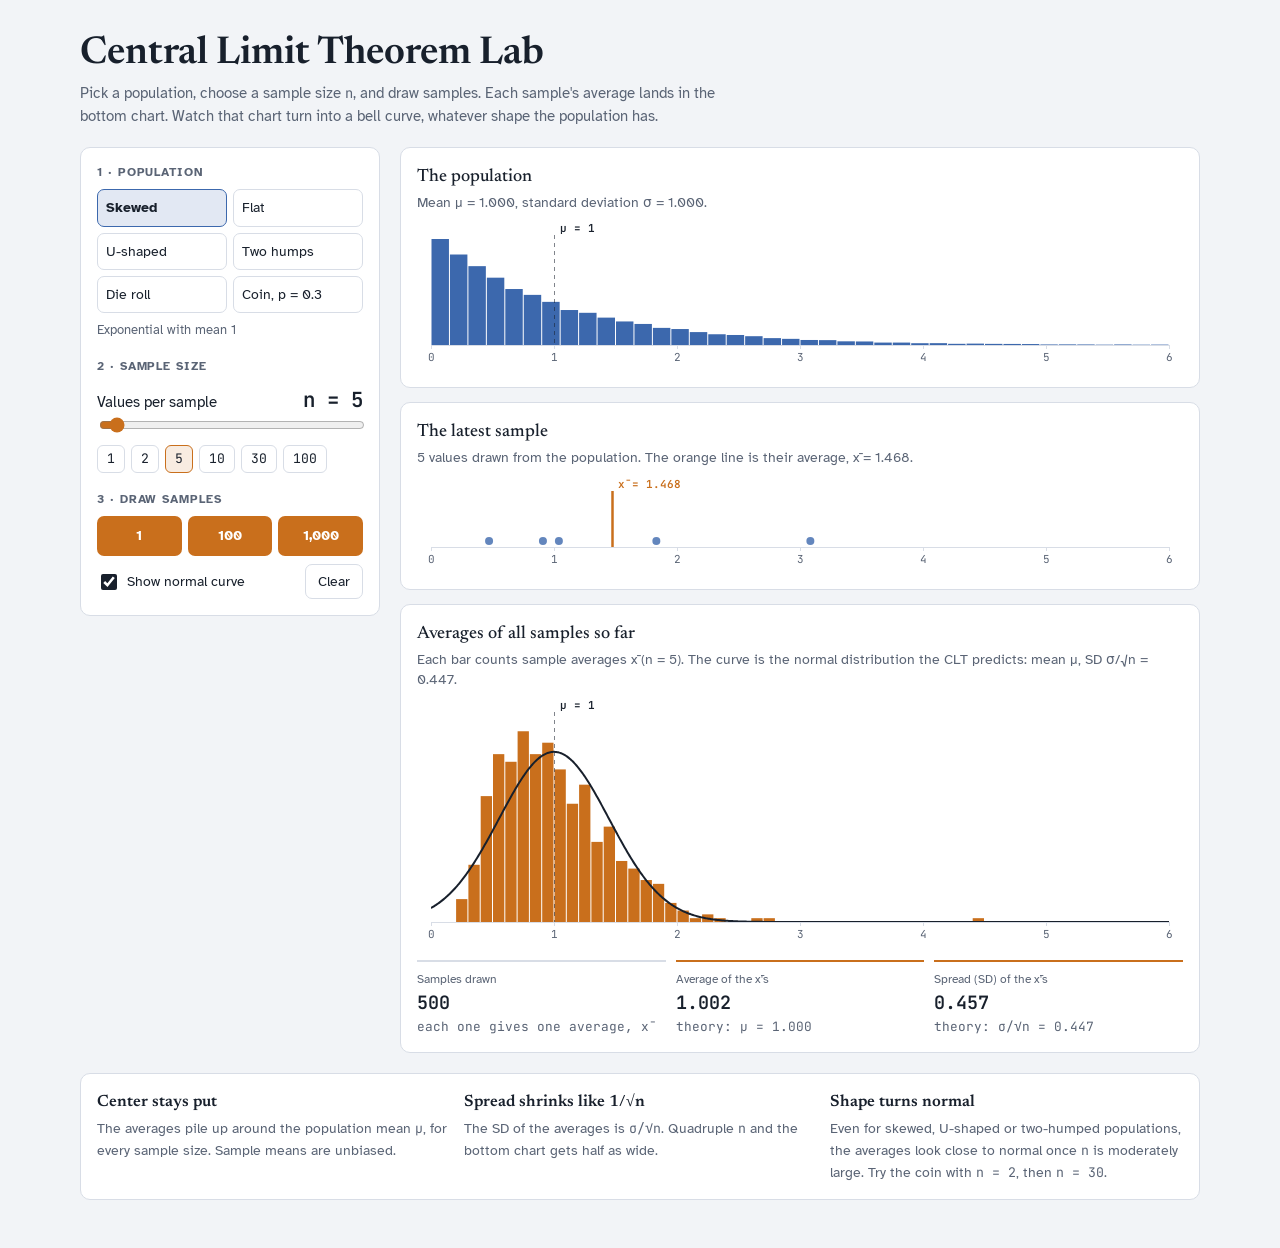
==== index.html @ b9642dee "Add Central Limit Theorem Lab applet Co-Authored-By: Claude Opus 5.5 <noreply@anthropic.com> Claude-" ====
<!doctype html>
<html lang="en">
<head>
<meta charset="utf-8">
<meta name="viewport" content="width=device-width, initial-scale=1, viewport-fit=cover">
<meta name="description" content="Interactive Central Limit Theorem applet: draw samples and watch the sample means form a normal curve.">
<title>Central Limit Theorem Lab</title>
<link rel="preconnect" href="https://fonts.googleapis.com">
<link rel="preconnect" href="https://fonts.gstatic.com" crossorigin>
<link rel="stylesheet" href="https://fonts.googleapis.com/css2?family=Newsreader:opsz,wght@6..72,500;6..72,600&family=Atkinson+Hyperlegible:wght@400;700&family=JetBrains+Mono:wght@400;600&display=swap">
<style>
/* Layout: a lab bench. Controls on the left, three stacked plots on the right
   (population -> one sample -> sampling distribution of the mean). Stacks to one column on phones. */
:root {
  --bg: #f2f4f7;
  --surface: #ffffff;
  --ink: #18202c;
  --muted: #5a6475;
  --rule: #d8dde6;
  --pop: #3c68ad;
  --pop-soft: #3c68ad26;
  --mean: #c96f1c;
  --mean-soft: #c96f1c22;
  --curve: #18202c;
  --f-display: "Newsreader", "Iowan Old Style", Georgia, serif;
  --f-body: "Atkinson Hyperlegible", "Segoe UI", system-ui, sans-serif;
  --f-mono: "JetBrains Mono", ui-monospace, "SF Mono", Menlo, monospace;
}
@media (prefers-color-scheme: dark) {
  :root:not([data-theme="light"]) {
    --bg: #0f131a; --surface: #171c25; --ink: #e5e9f0; --muted: #9ba4b4; --rule: #2a3241;
    --pop: #7ea6e6; --pop-soft: #7ea6e62b; --mean: #f0a258; --mean-soft: #f0a25826; --curve: #e5e9f0;
    color-scheme: dark;
  }
}
:root[data-theme="dark"] {
  --bg: #0f131a; --surface: #171c25; --ink: #e5e9f0; --muted: #9ba4b4; --rule: #2a3241;
  --pop: #7ea6e6; --pop-soft: #7ea6e62b; --mean: #f0a258; --mean-soft: #f0a25826; --curve: #e5e9f0;
  color-scheme: dark;
}
* { box-sizing: border-box; }
body {
  background: var(--bg); color: var(--ink); font-family: var(--f-body); font-size: 15px; line-height: 1.5;
  padding-left: max(16px, env(safe-area-inset-left, 0px));
  padding-right: max(16px, env(safe-area-inset-right, 0px));
  padding-block: 24px 40px;
}
.wrap { max-width: 1120px; margin: 0 auto; display: grid; gap: 20px; }
header h1 { font-family: var(--f-display); font-weight: 600; font-size: clamp(1.7rem, 3.4vw, 2.4rem); line-height: 1.15; margin: 0; text-wrap: balance; }
header p { margin: 6px 0 0; color: var(--muted); max-width: 68ch; }
.bench { display: grid; grid-template-columns: 300px minmax(0, 1fr); gap: 20px; align-items: start; }
@media (max-width: 820px) { .bench { grid-template-columns: minmax(0, 1fr); } }
.panel { background: var(--surface); border: 1px solid var(--rule); border-radius: 10px; padding: 16px; }
.controls { display: grid; gap: 18px; }
.label { font-size: 0.72rem; text-transform: uppercase; letter-spacing: 0.08em; color: var(--muted); font-weight: 700; margin: 0 0 8px; }
.dists { display: grid; grid-template-columns: 1fr 1fr; gap: 6px; }
button { font: inherit; color: inherit; cursor: pointer; }
.chip {
  border: 1px solid var(--rule); background: transparent; border-radius: 7px; padding: 7px 8px; text-align: left; font-size: 0.88rem;
}
.chip[aria-pressed="true"] { border-color: var(--pop); background: var(--pop-soft); color: var(--ink); font-weight: 700; }
.chip:hover { border-color: var(--muted); }
button:focus-visible, input:focus-visible { outline: 2px solid var(--pop); outline-offset: 2px; }
.distname { margin: 8px 0 0; font-size: 0.82rem; color: var(--muted); }
.nrow { display: flex; align-items: baseline; justify-content: space-between; }
.nval { font-family: var(--f-mono); font-size: 1.3rem; font-weight: 600; }
input[type=range] { width: 100%; accent-color: var(--mean); }
.quick { display: flex; flex-wrap: wrap; gap: 6px; margin-top: 6px; }
.quick button { border: 1px solid var(--rule); background: transparent; border-radius: 6px; padding: 3px 9px; font-family: var(--f-mono); font-size: 0.82rem; }
.quick button[aria-pressed="true"] { border-color: var(--mean); background: var(--mean-soft); }
.draws { display: grid; grid-template-columns: repeat(3, 1fr); gap: 6px; }
.draw { background: var(--mean); color: #fff; border: 0; border-radius: 7px; padding: 9px 4px; font-weight: 700; font-size: 0.9rem; }
:root[data-theme="dark"] .draw { color: #1b1206; }
@media (prefers-color-scheme: dark) { :root:not([data-theme="light"]) .draw { color: #1b1206; } }
.draw:hover { filter: brightness(1.06); }
.row2 { display: flex; justify-content: space-between; align-items: center; gap: 10px; margin-top: 8px; flex-wrap: wrap; }
.ghost { border: 1px solid var(--rule); background: transparent; border-radius: 7px; padding: 6px 12px; font-size: 0.88rem; }
.check { display: flex; align-items: center; gap: 7px; font-size: 0.88rem; }
.check input { accent-color: var(--ink); width: 16px; height: 16px; }
.plots { display: grid; gap: 14px; min-width: 0; }
.plot h2 { font-family: var(--f-display); font-weight: 500; font-size: 1.12rem; margin: 0; }
.plot .sub { margin: 2px 0 8px; color: var(--muted); font-size: 0.85rem; }
.plot canvas { display: block; width: 100%; }
.readout { display: grid; grid-template-columns: repeat(3, minmax(0, 1fr)); gap: 10px; margin-top: 12px; }
@media (max-width: 520px) { .readout { grid-template-columns: minmax(0, 1fr); } }
.stat { border-top: 2px solid var(--rule); padding-top: 8px; }
.stat .k { font-size: 0.78rem; color: var(--muted); }
.stat .v { font-family: var(--f-mono); font-variant-numeric: tabular-nums; font-size: 1.15rem; font-weight: 600; }
.stat .t { font-family: var(--f-mono); font-variant-numeric: tabular-nums; font-size: 0.8rem; color: var(--muted); }
.stat.hit { border-top-color: var(--mean); }
.notes { display: grid; grid-template-columns: repeat(3, minmax(0, 1fr)); gap: 14px; }
@media (max-width: 820px) { .notes { grid-template-columns: minmax(0, 1fr); } }
.notes h3 { font-family: var(--f-display); font-weight: 600; font-size: 1.02rem; margin: 0 0 4px; }
.notes p { margin: 0; color: var(--muted); font-size: 0.9rem; max-width: 60ch; }
.mono { font-family: var(--f-mono); font-size: 0.92em; }
.empty { color: var(--muted); font-size: 0.85rem; margin-top: 6px; }
</style>
</head>
<body>

<div class="wrap">
  <header>
    <h1>Central Limit Theorem Lab</h1>
    <p>Pick a population, choose a sample size <span class="mono">n</span>, and draw samples. Each sample's average lands in the bottom chart. Watch that chart turn into a bell curve, whatever shape the population has.</p>
  </header>

  <div class="bench">
    <aside class="panel controls" aria-label="Controls">
      <div>
        <p class="label">1 · Population</p>
        <div class="dists" id="dists"></div>
        <p class="distname" id="distname"></p>
      </div>

      <div>
        <p class="label">2 · Sample size</p>
        <div class="nrow"><label for="n">Values per sample</label><span class="nval" id="nval">n = 5</span></div>
        <input type="range" id="n" min="1" max="100" step="1" value="5">
        <div class="quick" id="quick"></div>
      </div>

      <div>
        <p class="label">3 · Draw samples</p>
        <div class="draws">
          <button class="draw" id="d1" type="button">1</button>
          <button class="draw" id="d100" type="button">100</button>
          <button class="draw" id="d1000" type="button">1,000</button>
        </div>
        <div class="row2">
          <label class="check"><input type="checkbox" id="curve" checked> Show normal curve</label>
          <button class="ghost" id="reset" type="button">Clear</button>
        </div>
      </div>
    </aside>

    <section class="plots">
      <div class="panel plot">
        <h2>The population</h2>
        <p class="sub" id="popsub"></p>
        <canvas id="cPop" height="150" aria-label="Histogram of the population"></canvas>
      </div>
      <div class="panel plot">
        <h2>The latest sample</h2>
        <p class="sub" id="sampsub">Draw a sample to see its values and their average.</p>
        <canvas id="cSamp" height="96" aria-label="Dots for each value in the latest sample and its mean"></canvas>
      </div>
      <div class="panel plot">
        <h2>Averages of all samples so far</h2>
        <p class="sub" id="meansub"></p>
        <canvas id="cMean" height="250" aria-label="Histogram of sample means"></canvas>
        <p class="empty" id="empty" hidden>No samples yet. Press a Draw button to start.</p>
        <div class="readout">
          <div class="stat"><div class="k">Samples drawn</div><div class="v" id="count">0</div><div class="t">each one gives one average, x̄</div></div>
          <div class="stat hit"><div class="k">Average of the x̄'s</div><div class="v" id="mm">–</div><div class="t" id="mmT"></div></div>
          <div class="stat hit"><div class="k">Spread (SD) of the x̄'s</div><div class="v" id="sm">–</div><div class="t" id="smT"></div></div>
        </div>
      </div>
    </section>
  </div>

  <section class="notes panel">
    <div><h3>Center stays put</h3><p>The averages pile up around the population mean <span class="mono">μ</span>, for every sample size. Sample means are unbiased.</p></div>
    <div><h3>Spread shrinks like 1/√n</h3><p>The SD of the averages is <span class="mono">σ/√n</span>. Quadruple <span class="mono">n</span> and the bottom chart gets half as wide.</p></div>
    <div><h3>Shape turns normal</h3><p>Even for skewed, U-shaped or two-humped populations, the averages look close to normal once <span class="mono">n</span> is moderately large. Try the coin with <span class="mono">n = 2</span>, then <span class="mono">n = 30</span>.</p></div>
  </section>
</div>

<script>
(function () {
  function gauss() { let u = 0, v = 0; while (!u) u = Math.random(); while (!v) v = Math.random(); return Math.sqrt(-2 * Math.log(u)) * Math.cos(2 * Math.PI * v); }

  const DISTS = {
    exp:     { label: 'Skewed', name: 'Exponential with mean 1', lo: 0, hi: 6, mu: 1, sd: 1, bins: 40, draw: () => -Math.log(1 - Math.random()) },
    unif:    { label: 'Flat', name: 'Uniform on 0 to 1', lo: 0, hi: 1, mu: 0.5, sd: Math.sqrt(1 / 12), bins: 40, draw: () => Math.random() },
    ushape:  { label: 'U-shaped', name: 'Beta(½, ½): most values near 0 or 1', lo: 0, hi: 1, mu: 0.5, sd: Math.sqrt(1 / 8), bins: 40,
               draw: () => { const s = Math.sin(Math.PI * Math.random() / 2); return s * s; } },
    bimodal: { label: 'Two humps', name: 'Half near 2, half near 6 (SD 0.5 each)', lo: 0, hi: 8, mu: 4, sd: Math.sqrt(4.25), bins: 40,
               draw: () => (Math.random() < 0.5 ? 2 : 6) + 0.5 * gauss() },
    die:     { label: 'Die roll', name: 'Fair six-sided die', lo: 0.5, hi: 6.5, mu: 3.5, sd: Math.sqrt(35 / 12), bins: 6, discrete: true,
               draw: () => 1 + Math.floor(6 * Math.random()) },
    coin:    { label: 'Coin, p = 0.3', name: 'Coin that lands heads (1) 30% of the time', lo: -0.25, hi: 1.25, mu: 0.3, sd: Math.sqrt(0.21), bins: 3, discrete: true,
               draw: () => (Math.random() < 0.3 ? 1 : 0) }
  };
  const ORDER = ['exp', 'unif', 'ushape', 'bimodal', 'die', 'coin'];
  const MEAN_BINS = 60, MAX_MEANS = 200000;

  const state = { dist: 'exp', n: 5, means: [], sum: 0, sumsq: 0, last: null, curve: true, job: 0 };
  const popCache = {};
  const $ = id => document.getElementById(id);
  const reduceMotion = window.matchMedia('(prefers-reduced-motion: reduce)').matches;

  function fmt(x, d = 3) { return Number.isFinite(x) ? x.toFixed(d) : '–'; }
  function niceTicks(lo, hi, target) {
    const span = hi - lo, raw = span / target, mag = Math.pow(10, Math.floor(Math.log10(raw)));
    const step = [1, 2, 2.5, 5, 10].map(m => m * mag).find(s => span / s <= target) || 10 * mag;
    const out = []; for (let t = Math.ceil(lo / step) * step; t <= hi + 1e-9; t += step) out.push(+t.toFixed(10));
    return out;
  }
  function colors() {
    const cs = getComputedStyle(document.documentElement);
    const g = k => cs.getPropertyValue(k).trim();
    return { ink: g('--ink'), muted: g('--muted'), rule: g('--rule'), pop: g('--pop'), mean: g('--mean'), curve: g('--curve'), mono: g('--f-mono') };
  }
  function setup(canvas) {
    const dpr = window.devicePixelRatio || 1, w = canvas.clientWidth, h = +canvas.getAttribute('height');
    canvas.style.height = h + 'px';
    if (canvas.width !== Math.round(w * dpr) || canvas.height !== Math.round(h * dpr)) { canvas.width = Math.round(w * dpr); canvas.height = Math.round(h * dpr); }
    const ctx = canvas.getContext('2d'); ctx.setTransform(dpr, 0, 0, dpr, 0, 0); ctx.clearRect(0, 0, w, h);
    return { ctx, w, h };
  }
  const PAD = { l: 14, r: 14, t: 18, b: 26 };
  function xAxis(ctx, w, h, d, C) {
    const x = v => PAD.l + (v - d.lo) / (d.hi - d.lo) * (w - PAD.l - PAD.r);
    ctx.strokeStyle = C.rule; ctx.lineWidth = 1; ctx.beginPath(); ctx.moveTo(PAD.l, h - PAD.b + 0.5); ctx.lineTo(w - PAD.r, h - PAD.b + 0.5); ctx.stroke();
    ctx.fillStyle = C.muted; ctx.font = '11px ' + C.mono; ctx.textAlign = 'center'; ctx.textBaseline = 'top';
    const ticks = d.discrete ? (d === DISTS.die ? [1, 2, 3, 4, 5, 6] : [0, 0.25, 0.5, 0.75, 1]) : niceTicks(d.lo, d.hi, Math.max(4, Math.floor(w / 80)));
    ticks.forEach(t => { const px = x(t); ctx.beginPath(); ctx.moveTo(px + 0.5, h - PAD.b); ctx.lineTo(px + 0.5, h - PAD.b + 4); ctx.stroke(); ctx.fillText(String(t), px, h - PAD.b + 7); });
    return x;
  }
  function muLine(ctx, x, h, d, C, label) {
    const px = Math.round(x(d.mu)) + 0.5;
    ctx.save(); ctx.setLineDash([4, 4]); ctx.strokeStyle = C.ink; ctx.globalAlpha = 0.55; ctx.beginPath(); ctx.moveTo(px, PAD.t - 4); ctx.lineTo(px, h - PAD.b); ctx.stroke(); ctx.restore();
    ctx.fillStyle = C.ink; ctx.font = '600 11px ' + C.mono; ctx.textAlign = 'left'; ctx.textBaseline = 'top'; ctx.fillText(label, px + 5, 2);
  }

  function popCounts(key) {
    if (popCache[key]) return popCache[key];
    const d = DISTS[key], counts = new Array(d.bins).fill(0), N = 30000;
    for (let i = 0; i < N; i++) { const v = d.draw(), b = Math.floor((v - d.lo) / (d.hi - d.lo) * d.bins); if (b >= 0 && b < d.bins) counts[b]++; }
    return (popCache[key] = counts);
  }

  function drawPop() {
    const d = DISTS[state.dist], C = colors(), { ctx, w, h } = setup($('cPop'));
    const x = xAxis(ctx, w, h, d, C), counts = popCounts(state.dist), max = Math.max(...counts), bw = (d.hi - d.lo) / d.bins;
    ctx.fillStyle = C.pop;
    counts.forEach((c, i) => {
      const x0 = x(d.lo + i * bw), x1 = x(d.lo + (i + 1) * bw), gap = d.discrete ? (x1 - x0) * 0.3 : 1;
      const bh = c / max * (h - PAD.t - PAD.b); ctx.fillRect(x0 + gap / 2, h - PAD.b - bh, Math.max(1, x1 - x0 - gap), bh);
    });
    muLine(ctx, x, h, d, C, 'μ = ' + (+d.mu.toFixed(3)));
  }

  function drawSample() {
    const d = DISTS[state.dist], C = colors(), { ctx, w, h } = setup($('cSamp'));
    const x = xAxis(ctx, w, h, d, C);
    if (!state.last) return;
    const vals = state.last.vals, m = state.last.mean, stacks = new Map();
    const r = vals.length > 40 ? 2.5 : 4;
    ctx.fillStyle = C.pop; ctx.globalAlpha = 0.8;
    vals.forEach(v => {
      const px = x(Math.min(d.hi, Math.max(d.lo, v))), key = Math.round(px / (r * 2));
      const k = stacks.get(key) || 0; stacks.set(key, k + 1);
      const py = h - PAD.b - r - 2 - (k * r * 2.1) % (h - PAD.b - PAD.t - r * 2);
      ctx.beginPath(); ctx.arc(px, py, r, 0, Math.PI * 2); ctx.fill();
    });
    ctx.globalAlpha = 1;
    const pm = Math.round(x(m)) + 0.5;
    ctx.strokeStyle = C.mean; ctx.lineWidth = 2.5; ctx.beginPath(); ctx.moveTo(pm, PAD.t - 4); ctx.lineTo(pm, h - PAD.b); ctx.stroke(); ctx.lineWidth = 1;
    ctx.fillStyle = C.mean; ctx.font = '600 11px ' + C.mono; ctx.textBaseline = 'top';
    const lbl = 'x̄ = ' + fmt(m), tw = ctx.measureText(lbl).width;
    ctx.textAlign = pm + tw + 8 > w ? 'right' : 'left'; ctx.fillText(lbl, ctx.textAlign === 'right' ? pm - 5 : pm + 5, 2);
  }

  function drawMeans() {
    const d = DISTS[state.dist], C = colors(), { ctx, w, h } = setup($('cMean'));
    const x = xAxis(ctx, w, h, d, C), N = state.means.length;
    $('empty').hidden = N > 0;
    const counts = new Array(MEAN_BINS).fill(0), bw = (d.hi - d.lo) / MEAN_BINS;
    for (const m of state.means) { const b = Math.floor((m - d.lo) / bw); if (b >= 0 && b < MEAN_BINS) counts[b]++; }
    const se = d.sd / Math.sqrt(state.n);
    const pdf = v => Math.exp(-0.5 * ((v - d.mu) / se) ** 2) / (se * Math.sqrt(2 * Math.PI));
    const curvePeak = N * bw * pdf(d.mu);
    const ymax = Math.max(1, Math.max(...counts), state.curve && N ? Math.min(curvePeak, Math.max(...counts) * 3) : 0) * 1.08;
    const y = c => h - PAD.b - c / ymax * (h - PAD.t - PAD.b);
    ctx.fillStyle = C.mean;
    counts.forEach((c, i) => { if (!c) return; const x0 = x(d.lo + i * bw), x1 = x(d.lo + (i + 1) * bw); ctx.fillRect(x0 + 0.5, y(c), Math.max(1, x1 - x0 - 1), h - PAD.b - y(c)); });
    if (state.curve && N) {
      ctx.save(); ctx.beginPath(); ctx.rect(PAD.l, PAD.t - 6, w - PAD.l - PAD.r, h - PAD.t - PAD.b + 6); ctx.clip();
      ctx.strokeStyle = C.curve; ctx.lineWidth = 2; ctx.beginPath();
      const steps = Math.max(200, w);
      for (let i = 0; i <= steps; i++) { const v = d.lo + (d.hi - d.lo) * i / steps, py = y(N * bw * pdf(v)); i ? ctx.lineTo(x(v), py) : ctx.moveTo(x(v), py); }
      ctx.stroke(); ctx.restore();
    }
    muLine(ctx, x, h, d, C, 'μ = ' + (+d.mu.toFixed(3)));
  }

  function updateText() {
    const d = DISTS[state.dist], N = state.means.length, se = d.sd / Math.sqrt(state.n);
    $('distname').textContent = d.name;
    $('popsub').textContent = 'Mean μ = ' + fmt(d.mu) + ', standard deviation σ = ' + fmt(d.sd) + '.';
    $('meansub').textContent = 'Each bar counts sample averages x̄ (n = ' + state.n + ').' + (state.curve ? ' The curve is the normal distribution the CLT predicts: mean μ, SD σ/√n = ' + fmt(se) + '.' : '');
    $('nval').textContent = 'n = ' + state.n;
    $('count').textContent = N.toLocaleString();
    const mm = N ? state.sum / N : NaN, sm = N > 1 ? Math.sqrt(Math.max(0, (state.sumsq - N * mm * mm) / (N - 1))) : NaN;
    $('mm').textContent = fmt(mm); $('mmT').textContent = 'theory: μ = ' + fmt(d.mu);
    $('sm').textContent = fmt(sm); $('smT').textContent = 'theory: σ/√n = ' + fmt(se);
    if (state.last) $('sampsub').textContent = state.n + ' value' + (state.n > 1 ? 's' : '') + ' drawn from the population. The orange line is their average, x̄ = ' + fmt(state.last.mean) + '.';
    else $('sampsub').textContent = 'Draw a sample to see its values and their average.';
    document.querySelectorAll('#dists .chip').forEach(b => b.setAttribute('aria-pressed', String(b.dataset.k === state.dist)));
    document.querySelectorAll('#quick button').forEach(b => b.setAttribute('aria-pressed', String(+b.dataset.n === state.n)));
  }
  function render() { updateText(); drawPop(); drawSample(); drawMeans(); }

  function oneSample() {
    const d = DISTS[state.dist], vals = new Array(state.n); let s = 0;
    for (let i = 0; i < state.n; i++) { vals[i] = d.draw(); s += vals[i]; }
    const m = s / state.n;
    if (state.means.length < MAX_MEANS) { state.means.push(m); state.sum += m; state.sumsq += m * m; }
    state.last = { vals, mean: m };
  }
  function drawMany(k) {
    const job = ++state.job;
    if (k <= 1 || reduceMotion) { for (let i = 0; i < k; i++) oneSample(); render(); return; }
    const per = Math.max(1, Math.ceil(k / 30)); let left = k;
    (function tick() {
      if (job !== state.job) return;
      const m = Math.min(per, left); for (let i = 0; i < m; i++) oneSample(); left -= m; updateText(); drawSample(); drawMeans();
      if (left > 0) requestAnimationFrame(tick);
    })();
  }
  function clear() { state.job++; state.means = []; state.sum = 0; state.sumsq = 0; state.last = null; render(); }

  ORDER.forEach(k => {
    const b = document.createElement('button'); b.type = 'button'; b.className = 'chip'; b.dataset.k = k; b.textContent = DISTS[k].label;
    b.addEventListener('click', () => { if (state.dist !== k) { state.dist = k; clear(); } });
    $('dists').appendChild(b);
  });
  [1, 2, 5, 10, 30, 100].forEach(n => {
    const b = document.createElement('button'); b.type = 'button'; b.dataset.n = n; b.textContent = n;
    b.addEventListener('click', () => { $('n').value = n; setN(n); });
    $('quick').appendChild(b);
  });
  function setN(n) { if (state.n !== n) { state.n = n; clear(); } }
  $('n').addEventListener('input', e => setN(+e.target.value));
  $('d1').addEventListener('click', () => drawMany(1));
  $('d100').addEventListener('click', () => drawMany(100));
  $('d1000').addEventListener('click', () => drawMany(1000));
  $('reset').addEventListener('click', clear);
  $('curve').addEventListener('change', e => { state.curve = e.target.checked; updateText(); drawMeans(); });

  let rz; new ResizeObserver(() => { cancelAnimationFrame(rz); rz = requestAnimationFrame(render); }).observe(document.querySelector('.plots'));
  window.matchMedia('(prefers-color-scheme: dark)').addEventListener('change', render);
  new MutationObserver(render).observe(document.documentElement, { attributes: true, attributeFilter: ['data-theme'] });
  if (document.fonts && document.fonts.ready) document.fonts.ready.then(render);

  // Open in a working state: skewed population, n = 5, 500 samples already drawn.
  for (let i = 0; i < 500; i++) oneSample();
  render();
})();
</script>

</body>
</html>
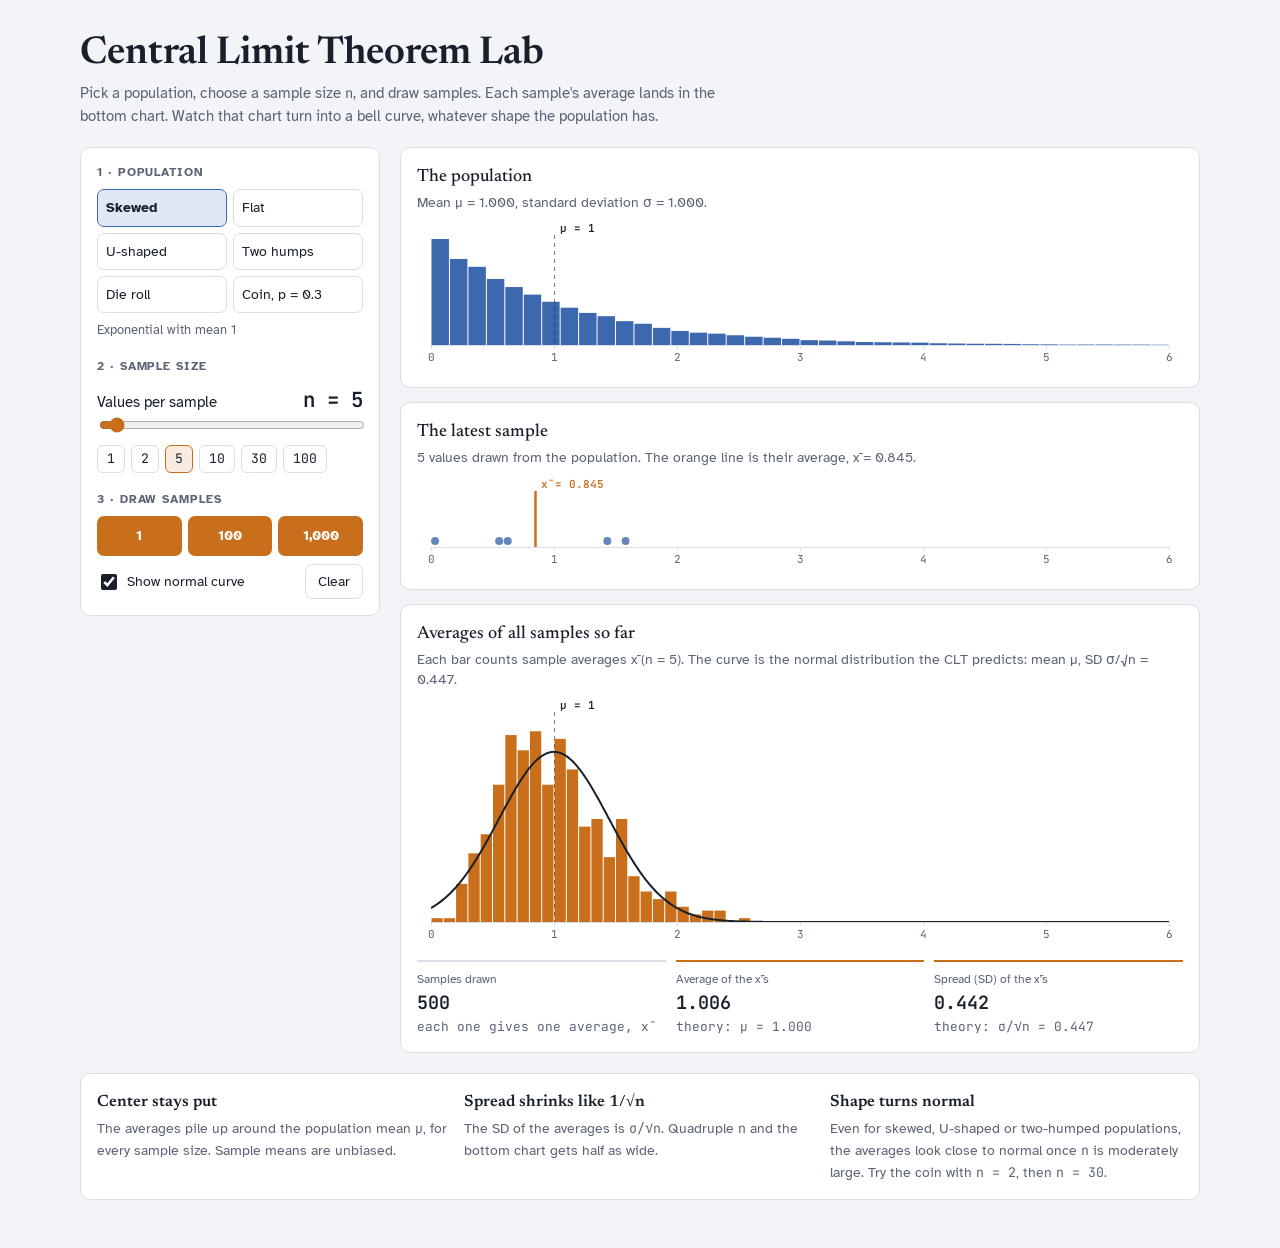
==== commit 6d73a192: "Fix charts growing until blank on high-resolution phone screens Co-Authored-By: Claude Opus 5.5 <nor" ====
--- a/index.html
+++ b/index.html
@@ -202,7 +202,7 @@
     return { ink: g('--ink'), muted: g('--muted'), rule: g('--rule'), pop: g('--pop'), mean: g('--mean'), curve: g('--curve'), mono: g('--f-mono') };
   }
   function setup(canvas) {
-    const dpr = window.devicePixelRatio || 1, w = canvas.clientWidth, h = +canvas.getAttribute('height');
+    const dpr = window.devicePixelRatio || 1, w = canvas.clientWidth, h = +(canvas.dataset.h || (canvas.dataset.h = canvas.getAttribute('height')));
     canvas.style.height = h + 'px';
     if (canvas.width !== Math.round(w * dpr) || canvas.height !== Math.round(h * dpr)) { canvas.width = Math.round(w * dpr); canvas.height = Math.round(h * dpr); }
     const ctx = canvas.getContext('2d'); ctx.setTransform(dpr, 0, 0, dpr, 0, 0); ctx.clearRect(0, 0, w, h);
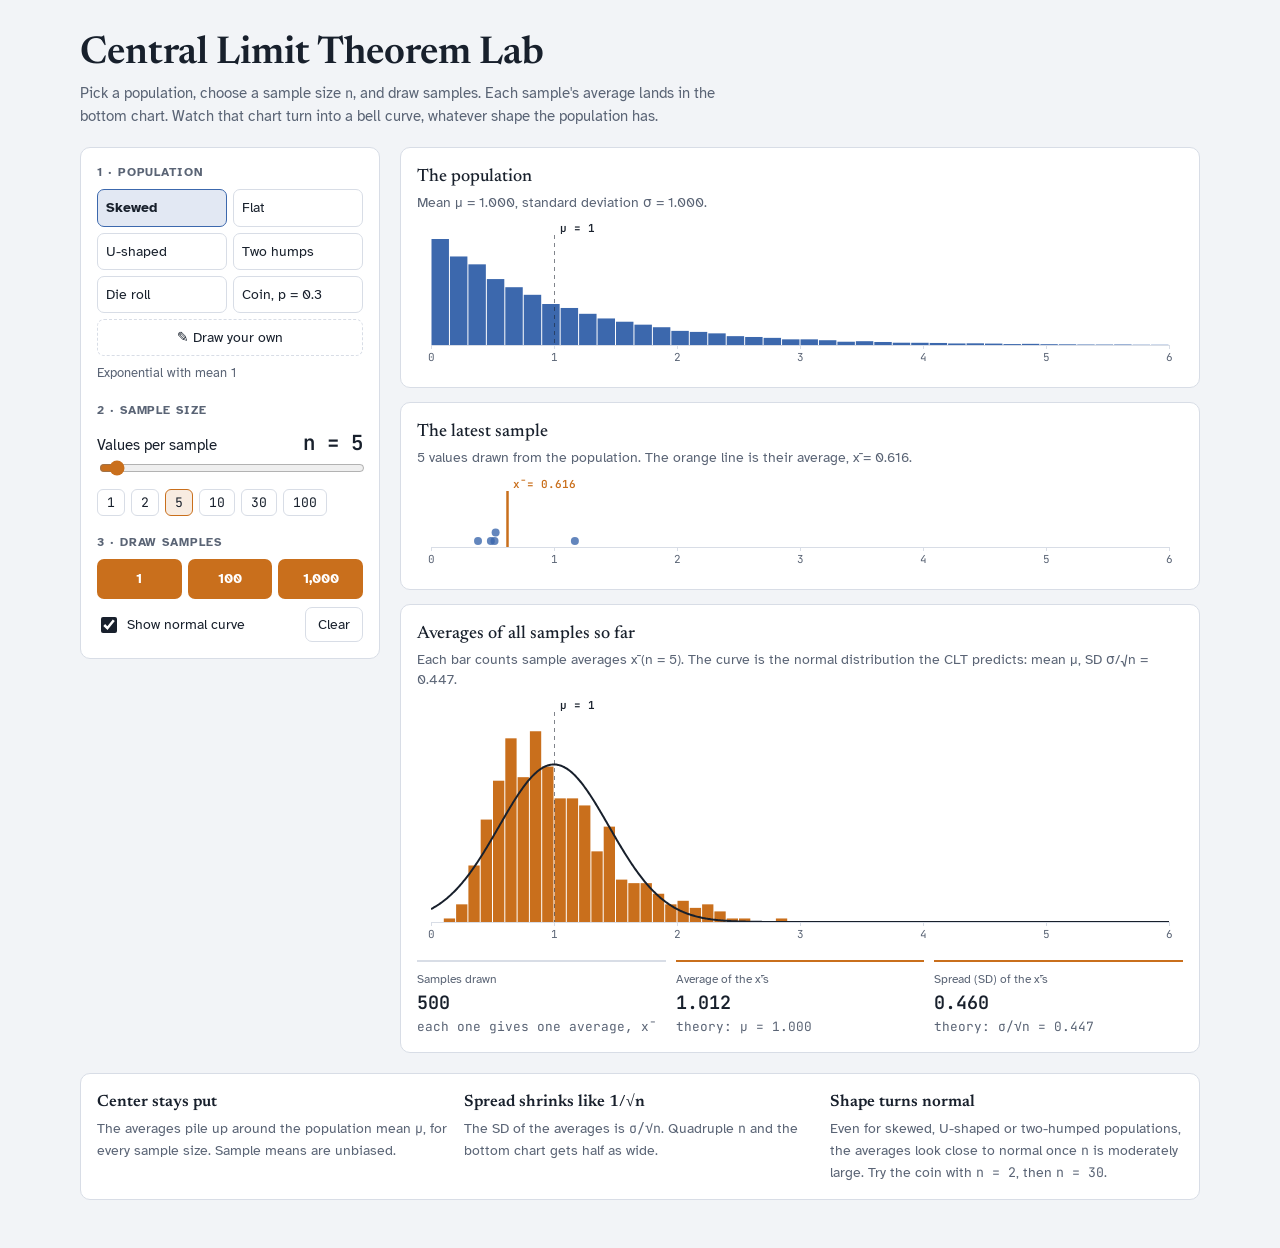
==== commit a74bb6de: "Add 'Draw your own' population drawn with mouse or finger Co-Authored-By: Claude Opus 5.5 <noreply@a" ====
--- a/index.html
+++ b/index.html
@@ -94,6 +94,14 @@
 .notes p { margin: 0; color: var(--muted); font-size: 0.9rem; max-width: 60ch; }
 .mono { font-family: var(--f-mono); font-size: 0.92em; }
 .empty { color: var(--muted); font-size: 0.85rem; margin-top: 6px; }
+.drawbar { display: flex; justify-content: space-between; align-items: center; gap: 10px; flex-wrap: wrap; margin-top: 8px; }
+.drawbar[hidden] { display: none; }
+.drawbar .hint { font-size: 0.85rem; color: var(--pop); font-weight: 700; }
+.drawbtns { display: flex; gap: 6px; }
+.drawbtns .ghost { padding: 4px 10px; font-size: 0.82rem; }
+canvas.drawable { cursor: crosshair; touch-action: none; }
+.draw:disabled { opacity: 0.4; cursor: not-allowed; filter: none; }
+.chip.wide { grid-column: 1 / -1; text-align: center; border-style: dashed; }
 </style>
 </head>
 <body>
@@ -138,6 +146,13 @@
         <h2>The population</h2>
         <p class="sub" id="popsub"></p>
         <canvas id="cPop" height="150" aria-label="Histogram of the population"></canvas>
+        <div class="drawbar" id="drawbar" hidden>
+          <span class="hint">✎ Drag across the chart to draw the population's shape.</span>
+          <span class="drawbtns">
+            <button class="ghost" type="button" data-preset="flat">Flat</button>
+            <button class="ghost" type="button" data-preset="blank">Blank</button>
+          </span>
+        </div>
       </div>
       <div class="panel plot">
         <h2>The latest sample</h2>
@@ -181,7 +196,37 @@
     coin:    { label: 'Coin, p = 0.3', name: 'Coin that lands heads (1) 30% of the time', lo: -0.25, hi: 1.25, mu: 0.3, sd: Math.sqrt(0.21), bins: 3, discrete: true,
                draw: () => (Math.random() < 0.3 ? 1 : 0) }
   };
-  const ORDER = ['exp', 'unif', 'ushape', 'bimodal', 'die', 'coin'];
+  // Hand-drawn population: piecewise-constant density on [0, 10] made of CB bars.
+  const CB = 50;
+  const custom = {
+    label: '✎ Draw your own', name: 'Your drawing: drag across the chart to change it', lo: 0, hi: 10, bins: CB, custom: true,
+    w: new Array(CB).fill(0), cdf: null, mu: 5, sd: 1,
+    draw() {
+      const u = Math.random(), c = this.cdf; let a = 0, b = CB - 1;
+      while (a < b) { const m = (a + b) >> 1; if (c[m] < u) a = m + 1; else b = m; }
+      return (a + Math.random()) * (this.hi - this.lo) / CB + this.lo;
+    }
+  };
+  // Starting sketch: a tall spike near 1.5, a long flat shelf, and a small bump near 8.5.
+  for (let i = 0; i < CB; i++) {
+    const v = (i + 0.5) / 5;
+    custom.w[i] = 0.92 * Math.exp(-(((v - 1.5) / 0.6) ** 2)) + 0.18 * (v > 3 && v < 7) + 0.45 * Math.exp(-(((v - 8.5) / 0.45) ** 2));
+  }
+  function finalizeCustom() {
+    let tot = custom.w.reduce((a, b) => a + b, 0);
+    custom.empty = tot <= 1e-9;
+    const wts = custom.empty ? new Array(CB).fill(1) : custom.w; if (custom.empty) tot = CB;
+    const bw = (custom.hi - custom.lo) / CB; let acc = 0, m1 = 0, m2 = 0;
+    custom.cdf = wts.map((wi, i) => {
+      const p = wi / tot, c = custom.lo + (i + 0.5) * bw;
+      m1 += p * c; m2 += p * (c * c + bw * bw / 12); acc += p; return acc;
+    });
+    custom.cdf[CB - 1] = 1;
+    custom.mu = m1; custom.sd = Math.sqrt(Math.max(1e-12, m2 - m1 * m1));
+  }
+  finalizeCustom();
+  DISTS.custom = custom;
+  const ORDER = ['exp', 'unif', 'ushape', 'bimodal', 'die', 'coin', 'custom'];
   const MEAN_BINS = 60, MAX_MEANS = 200000;
 
   const state = { dist: 'exp', n: 5, means: [], sum: 0, sumsq: 0, last: null, curve: true, job: 0 };
@@ -224,6 +269,7 @@
   }
 
   function popCounts(key) {
+    if (DISTS[key].custom) return DISTS[key].w;
     if (popCache[key]) return popCache[key];
     const d = DISTS[key], counts = new Array(d.bins).fill(0), N = 30000;
     for (let i = 0; i < N; i++) { const v = d.draw(), b = Math.floor((v - d.lo) / (d.hi - d.lo) * d.bins); if (b >= 0 && b < d.bins) counts[b]++; }
@@ -232,13 +278,18 @@
 
   function drawPop() {
     const d = DISTS[state.dist], C = colors(), { ctx, w, h } = setup($('cPop'));
-    const x = xAxis(ctx, w, h, d, C), counts = popCounts(state.dist), max = Math.max(...counts), bw = (d.hi - d.lo) / d.bins;
+    const x = xAxis(ctx, w, h, d, C), counts = popCounts(state.dist), max = d.custom ? 1 : Math.max(...counts), bw = (d.hi - d.lo) / d.bins;
+    $('cPop').classList.toggle('drawable', !!d.custom);
+    if (d.custom) {
+      ctx.save(); ctx.setLineDash([3, 4]); ctx.strokeStyle = C.rule;
+      ctx.strokeRect(PAD.l + 0.5, PAD.t + 0.5, w - PAD.l - PAD.r - 1, h - PAD.t - PAD.b - 1); ctx.restore();
+    }
     ctx.fillStyle = C.pop;
     counts.forEach((c, i) => {
       const x0 = x(d.lo + i * bw), x1 = x(d.lo + (i + 1) * bw), gap = d.discrete ? (x1 - x0) * 0.3 : 1;
       const bh = c / max * (h - PAD.t - PAD.b); ctx.fillRect(x0 + gap / 2, h - PAD.b - bh, Math.max(1, x1 - x0 - gap), bh);
     });
-    muLine(ctx, x, h, d, C, 'μ = ' + (+d.mu.toFixed(3)));
+    if (!(d.custom && d.empty)) muLine(ctx, x, h, d, C, 'μ = ' + (+d.mu.toFixed(3)));
   }
 
   function drawSample() {
@@ -288,7 +339,10 @@
   function updateText() {
     const d = DISTS[state.dist], N = state.means.length, se = d.sd / Math.sqrt(state.n);
     $('distname').textContent = d.name;
-    $('popsub').textContent = 'Mean μ = ' + fmt(d.mu) + ', standard deviation σ = ' + fmt(d.sd) + '.';
+    $('popsub').textContent = d.custom && d.empty ? 'Nothing drawn yet. Drag across the chart below to sketch a shape.'
+      : 'Mean μ = ' + fmt(d.mu) + ', standard deviation σ = ' + fmt(d.sd) + '.';
+    $('drawbar').hidden = !d.custom;
+    ['d1', 'd100', 'd1000'].forEach(id => { $(id).disabled = !!(d.custom && d.empty); });
     $('meansub').textContent = 'Each bar counts sample averages x̄ (n = ' + state.n + ').' + (state.curve ? ' The curve is the normal distribution the CLT predicts: mean μ, SD σ/√n = ' + fmt(se) + '.' : '');
     $('nval').textContent = 'n = ' + state.n;
     $('count').textContent = N.toLocaleString();
@@ -322,7 +376,7 @@
   function clear() { state.job++; state.means = []; state.sum = 0; state.sumsq = 0; state.last = null; render(); }
 
   ORDER.forEach(k => {
-    const b = document.createElement('button'); b.type = 'button'; b.className = 'chip'; b.dataset.k = k; b.textContent = DISTS[k].label;
+    const b = document.createElement('button'); b.type = 'button'; b.className = DISTS[k].custom ? 'chip wide' : 'chip'; b.dataset.k = k; b.textContent = DISTS[k].label;
     b.addEventListener('click', () => { if (state.dist !== k) { state.dist = k; clear(); } });
     $('dists').appendChild(b);
   });
@@ -339,6 +393,37 @@
   $('reset').addEventListener('click', clear);
   $('curve').addEventListener('change', e => { state.curve = e.target.checked; updateText(); drawMeans(); });
 
+  // Drawing on the population chart (mouse, pen or finger). Each bar under the pointer
+  // is set to the pointer's height; fast strokes are interpolated so no bars are skipped.
+  const cPop = $('cPop'); let pen = null;
+  function penAt(e) {
+    const r = cPop.getBoundingClientRect(), w = r.width, h = +cPop.getAttribute('height');
+    const fx = (e.clientX - r.left - PAD.l) / (w - PAD.l - PAD.r);
+    const fy = (h - PAD.b - (e.clientY - r.top)) / (h - PAD.t - PAD.b);
+    return { i: Math.floor(fx * CB), v: Math.min(1, Math.max(0, fy)) };
+  }
+  function paint(p, q) {
+    const a = q || p, lo = Math.min(a.i, p.i), hi = Math.max(a.i, p.i);
+    for (let i = lo; i <= hi; i++) {
+      if (i < 0 || i >= CB) continue;
+      const t = p.i === a.i ? 1 : (i - a.i) / (p.i - a.i);
+      custom.w[i] = a.v + (p.v - a.v) * t;
+    }
+    finalizeCustom(); updateText(); drawPop();
+  }
+  cPop.addEventListener('pointerdown', e => {
+    if (!DISTS[state.dist].custom) return;
+    e.preventDefault(); cPop.setPointerCapture(e.pointerId);
+    state.job++; pen = penAt(e); paint(pen);
+  });
+  cPop.addEventListener('pointermove', e => { if (!pen) return; const p = penAt(e); paint(p, pen); pen = p; });
+  function penUp() { if (!pen) return; pen = null; clear(); }
+  cPop.addEventListener('pointerup', penUp);
+  cPop.addEventListener('pointercancel', penUp);
+  document.querySelectorAll('#drawbar [data-preset]').forEach(b => b.addEventListener('click', () => {
+    custom.w.fill(b.dataset.preset === 'flat' ? 0.5 : 0); finalizeCustom(); clear();
+  }));
+
   let rz; new ResizeObserver(() => { cancelAnimationFrame(rz); rz = requestAnimationFrame(render); }).observe(document.querySelector('.plots'));
   window.matchMedia('(prefers-color-scheme: dark)').addEventListener('change', render);
   new MutationObserver(render).observe(document.documentElement, { attributes: true, attributeFilter: ['data-theme'] });
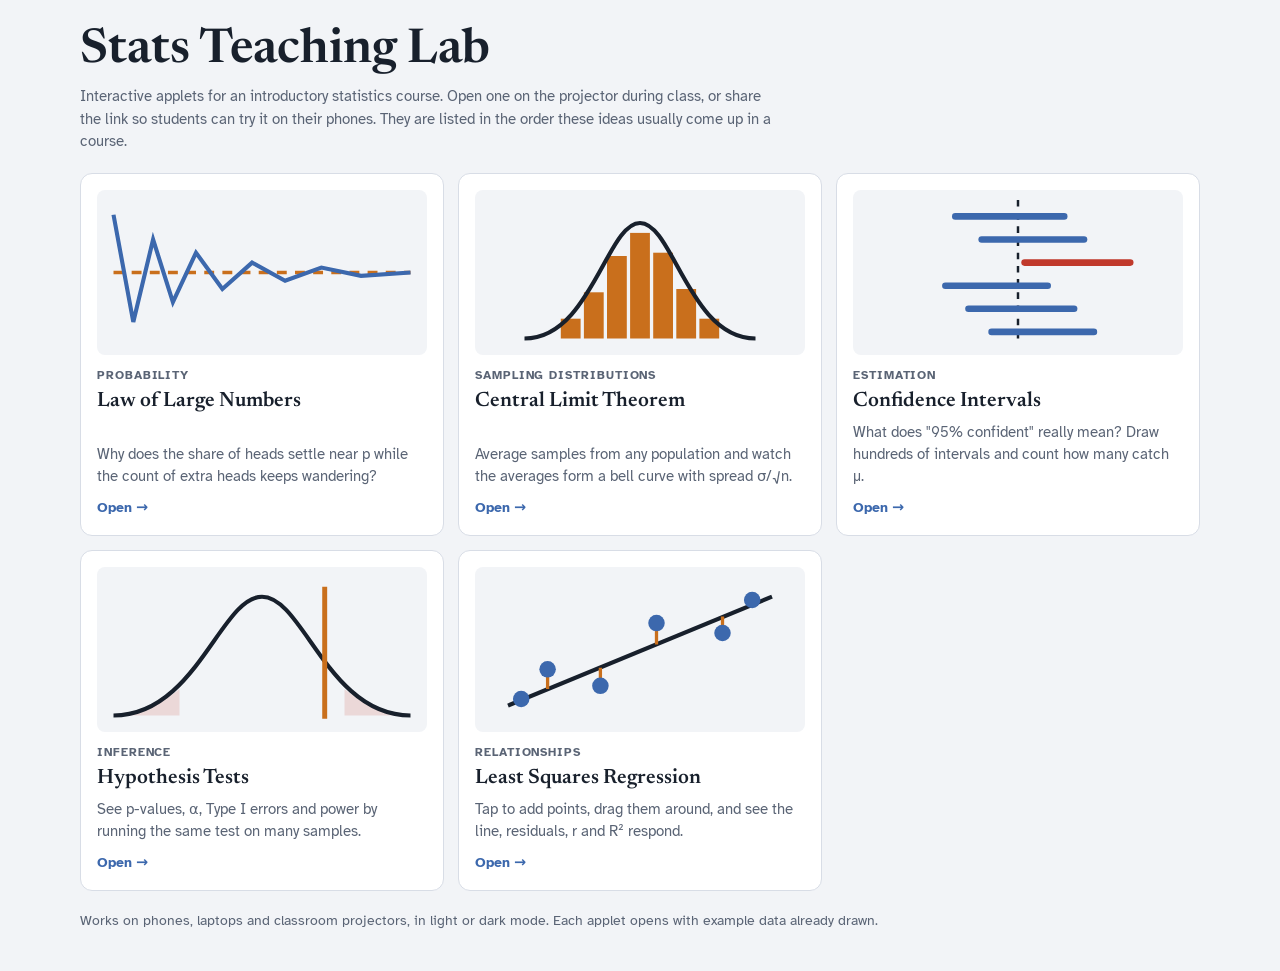
==== commit e6e72aee: "Add Stats Teaching Lab menu and four new applets Law of large numbers, confidence intervals, hypothe" ====
--- a/index.html
+++ b/index.html
@@ -3,437 +3,100 @@
 <head>
 <meta charset="utf-8">
 <meta name="viewport" content="width=device-width, initial-scale=1, viewport-fit=cover">
-<meta name="description" content="Interactive Central Limit Theorem applet: draw samples and watch the sample means form a normal curve.">
-<title>Central Limit Theorem Lab</title>
+<title>Stats Teaching Lab</title>
+<meta name="description" content="Interactive applets for introductory statistics: law of large numbers, central limit theorem, confidence intervals, hypothesis tests and regression.">
 <link rel="preconnect" href="https://fonts.googleapis.com">
 <link rel="preconnect" href="https://fonts.gstatic.com" crossorigin>
 <link rel="stylesheet" href="https://fonts.googleapis.com/css2?family=Newsreader:opsz,wght@6..72,500;6..72,600&family=Atkinson+Hyperlegible:wght@400;700&family=JetBrains+Mono:wght@400;600&display=swap">
+<link rel="stylesheet" href="assets/lab.css">
 <style>
-/* Layout: a lab bench. Controls on the left, three stacked plots on the right
-   (population -> one sample -> sampling distribution of the mean). Stacks to one column on phones. */
-:root {
-  --bg: #f2f4f7;
-  --surface: #ffffff;
-  --ink: #18202c;
-  --muted: #5a6475;
-  --rule: #d8dde6;
-  --pop: #3c68ad;
-  --pop-soft: #3c68ad26;
-  --mean: #c96f1c;
-  --mean-soft: #c96f1c22;
-  --curve: #18202c;
-  --f-display: "Newsreader", "Iowan Old Style", Georgia, serif;
-  --f-body: "Atkinson Hyperlegible", "Segoe UI", system-ui, sans-serif;
-  --f-mono: "JetBrains Mono", ui-monospace, "SF Mono", Menlo, monospace;
-}
-@media (prefers-color-scheme: dark) {
-  :root:not([data-theme="light"]) {
-    --bg: #0f131a; --surface: #171c25; --ink: #e5e9f0; --muted: #9ba4b4; --rule: #2a3241;
-    --pop: #7ea6e6; --pop-soft: #7ea6e62b; --mean: #f0a258; --mean-soft: #f0a25826; --curve: #e5e9f0;
-    color-scheme: dark;
-  }
-}
-:root[data-theme="dark"] {
-  --bg: #0f131a; --surface: #171c25; --ink: #e5e9f0; --muted: #9ba4b4; --rule: #2a3241;
-  --pop: #7ea6e6; --pop-soft: #7ea6e62b; --mean: #f0a258; --mean-soft: #f0a25826; --curve: #e5e9f0;
-  color-scheme: dark;
-}
-* { box-sizing: border-box; }
-body {
-  background: var(--bg); color: var(--ink); font-family: var(--f-body); font-size: 15px; line-height: 1.5;
-  padding-left: max(16px, env(safe-area-inset-left, 0px));
-  padding-right: max(16px, env(safe-area-inset-right, 0px));
-  padding-block: 24px 40px;
-}
-.wrap { max-width: 1120px; margin: 0 auto; display: grid; gap: 20px; }
-header h1 { font-family: var(--f-display); font-weight: 600; font-size: clamp(1.7rem, 3.4vw, 2.4rem); line-height: 1.15; margin: 0; text-wrap: balance; }
-header p { margin: 6px 0 0; color: var(--muted); max-width: 68ch; }
-.bench { display: grid; grid-template-columns: 300px minmax(0, 1fr); gap: 20px; align-items: start; }
-@media (max-width: 820px) { .bench { grid-template-columns: minmax(0, 1fr); } }
-.panel { background: var(--surface); border: 1px solid var(--rule); border-radius: 10px; padding: 16px; }
-.controls { display: grid; gap: 18px; }
-.label { font-size: 0.72rem; text-transform: uppercase; letter-spacing: 0.08em; color: var(--muted); font-weight: 700; margin: 0 0 8px; }
-.dists { display: grid; grid-template-columns: 1fr 1fr; gap: 6px; }
-button { font: inherit; color: inherit; cursor: pointer; }
-.chip {
-  border: 1px solid var(--rule); background: transparent; border-radius: 7px; padding: 7px 8px; text-align: left; font-size: 0.88rem;
-}
-.chip[aria-pressed="true"] { border-color: var(--pop); background: var(--pop-soft); color: var(--ink); font-weight: 700; }
-.chip:hover { border-color: var(--muted); }
-button:focus-visible, input:focus-visible { outline: 2px solid var(--pop); outline-offset: 2px; }
-.distname { margin: 8px 0 0; font-size: 0.82rem; color: var(--muted); }
-.nrow { display: flex; align-items: baseline; justify-content: space-between; }
-.nval { font-family: var(--f-mono); font-size: 1.3rem; font-weight: 600; }
-input[type=range] { width: 100%; accent-color: var(--mean); }
-.quick { display: flex; flex-wrap: wrap; gap: 6px; margin-top: 6px; }
-.quick button { border: 1px solid var(--rule); background: transparent; border-radius: 6px; padding: 3px 9px; font-family: var(--f-mono); font-size: 0.82rem; }
-.quick button[aria-pressed="true"] { border-color: var(--mean); background: var(--mean-soft); }
-.draws { display: grid; grid-template-columns: repeat(3, 1fr); gap: 6px; }
-.draw { background: var(--mean); color: #fff; border: 0; border-radius: 7px; padding: 9px 4px; font-weight: 700; font-size: 0.9rem; }
-:root[data-theme="dark"] .draw { color: #1b1206; }
-@media (prefers-color-scheme: dark) { :root:not([data-theme="light"]) .draw { color: #1b1206; } }
-.draw:hover { filter: brightness(1.06); }
-.row2 { display: flex; justify-content: space-between; align-items: center; gap: 10px; margin-top: 8px; flex-wrap: wrap; }
-.ghost { border: 1px solid var(--rule); background: transparent; border-radius: 7px; padding: 6px 12px; font-size: 0.88rem; }
-.check { display: flex; align-items: center; gap: 7px; font-size: 0.88rem; }
-.check input { accent-color: var(--ink); width: 16px; height: 16px; }
-.plots { display: grid; gap: 14px; min-width: 0; }
-.plot h2 { font-family: var(--f-display); font-weight: 500; font-size: 1.12rem; margin: 0; }
-.plot .sub { margin: 2px 0 8px; color: var(--muted); font-size: 0.85rem; }
-.plot canvas { display: block; width: 100%; }
-.readout { display: grid; grid-template-columns: repeat(3, minmax(0, 1fr)); gap: 10px; margin-top: 12px; }
-@media (max-width: 520px) { .readout { grid-template-columns: minmax(0, 1fr); } }
-.stat { border-top: 2px solid var(--rule); padding-top: 8px; }
-.stat .k { font-size: 0.78rem; color: var(--muted); }
-.stat .v { font-family: var(--f-mono); font-variant-numeric: tabular-nums; font-size: 1.15rem; font-weight: 600; }
-.stat .t { font-family: var(--f-mono); font-variant-numeric: tabular-nums; font-size: 0.8rem; color: var(--muted); }
-.stat.hit { border-top-color: var(--mean); }
-.notes { display: grid; grid-template-columns: repeat(3, minmax(0, 1fr)); gap: 14px; }
-@media (max-width: 820px) { .notes { grid-template-columns: minmax(0, 1fr); } }
-.notes h3 { font-family: var(--f-display); font-weight: 600; font-size: 1.02rem; margin: 0 0 4px; }
-.notes p { margin: 0; color: var(--muted); font-size: 0.9rem; max-width: 60ch; }
-.mono { font-family: var(--f-mono); font-size: 0.92em; }
-.empty { color: var(--muted); font-size: 0.85rem; margin-top: 6px; }
-.drawbar { display: flex; justify-content: space-between; align-items: center; gap: 10px; flex-wrap: wrap; margin-top: 8px; }
-.drawbar[hidden] { display: none; }
-.drawbar .hint { font-size: 0.85rem; color: var(--pop); font-weight: 700; }
-.drawbtns { display: flex; gap: 6px; }
-.drawbtns .ghost { padding: 4px 10px; font-size: 0.82rem; }
-canvas.drawable { cursor: crosshair; touch-action: none; }
-.draw:disabled { opacity: 0.4; cursor: not-allowed; filter: none; }
-.chip.wide { grid-column: 1 / -1; text-align: center; border-style: dashed; }
+  .intro h1 { font-size: clamp(2rem, 4.5vw, 3rem); }
+  .grid { display: grid; grid-template-columns: repeat(auto-fill, minmax(min(100%, 300px), 1fr)); gap: 14px; }
+  .card { display: grid; grid-template-rows: auto auto 1fr auto; gap: 6px; text-decoration: none; color: var(--ink);
+          background: var(--surface); border: 1px solid var(--rule); border-radius: 12px; padding: 16px; transition: border-color .15s, transform .15s; }
+  .card:hover { border-color: var(--pop); transform: translateY(-2px); }
+  @media (prefers-reduced-motion: reduce) { .card, .card:hover { transition: none; transform: none; } }
+  .card svg { width: 100%; height: auto; aspect-ratio: 2 / 1; display: block; background: var(--bg); border-radius: 8px; }
+  .card .topic { font-size: 0.72rem; text-transform: uppercase; letter-spacing: 0.08em; color: var(--muted); font-weight: 700; margin-top: 6px; }
+  .card h2 { font-family: var(--f-display); font-weight: 600; font-size: 1.3rem; margin: 0; line-height: 1.2; }
+  .card p { margin: 0; color: var(--muted); font-size: 0.92rem; }
+  .card .go { font-weight: 700; color: var(--pop); font-size: 0.9rem; margin-top: 4px; }
+  .ink { stroke: var(--ink); } .popS { stroke: var(--pop); } .meanS { stroke: var(--mean); } .badS { stroke: var(--bad); }
+  .popF { fill: var(--pop); } .meanF { fill: var(--mean); } .badF { fill: var(--bad-soft); } .ruleS { stroke: var(--rule); }
+  footer { color: var(--muted); font-size: 0.85rem; }
 </style>
 </head>
 <body>
-
 <div class="wrap">
-  <header>
-    <h1>Central Limit Theorem Lab</h1>
-    <p>Pick a population, choose a sample size <span class="mono">n</span>, and draw samples. Each sample's average lands in the bottom chart. Watch that chart turn into a bell curve, whatever shape the population has.</p>
+  <header class="intro">
+    <h1>Stats Teaching Lab</h1>
+    <p>Interactive applets for an introductory statistics course. Open one on the projector during class, or share the link so students can try it on their phones. They are listed in the order these ideas usually come up in a course.</p>
   </header>
 
-  <div class="bench">
-    <aside class="panel controls" aria-label="Controls">
-      <div>
-        <p class="label">1 · Population</p>
-        <div class="dists" id="dists"></div>
-        <p class="distname" id="distname"></p>
-      </div>
+  <nav class="grid" aria-label="Applets">
+    <a class="card" href="lln/">
+      <svg viewBox="0 0 200 100" aria-hidden="true">
+        <line x1="10" y1="50" x2="190" y2="50" class="meanS" stroke-width="2" stroke-dasharray="6 5"/>
+        <polyline fill="none" class="popS" stroke-width="2.5" points="10,15 22,80 34,30 46,68 60,38 76,60 94,44 114,55 136,47 160,52 190,50"/>
+      </svg>
+      <div class="topic">Probability</div>
+      <h2>Law of Large Numbers</h2>
+      <p>Why does the share of heads settle near p while the count of extra heads keeps wandering?</p>
+      <span class="go">Open →</span>
+    </a>
+    <a class="card" href="clt/">
+      <svg viewBox="0 0 200 100" aria-hidden="true">
+        <g class="meanF">
+          <rect x="52" y="78" width="12" height="12"/><rect x="66" y="62" width="12" height="28"/><rect x="80" y="40" width="12" height="50"/>
+          <rect x="94" y="26" width="12" height="64"/><rect x="108" y="38" width="12" height="52"/><rect x="122" y="60" width="12" height="30"/><rect x="136" y="78" width="12" height="12"/>
+        </g>
+        <path d="M30 90 C70 90 80 20 100 20 C120 20 130 90 170 90" fill="none" class="ink" stroke-width="2.5"/>
+      </svg>
+      <div class="topic">Sampling distributions</div>
+      <h2>Central Limit Theorem</h2>
+      <p>Average samples from any population and watch the averages form a bell curve with spread σ/√n.</p>
+      <span class="go">Open →</span>
+    </a>
+    <a class="card" href="ci/">
+      <svg viewBox="0 0 200 100" aria-hidden="true">
+        <line x1="100" y1="6" x2="100" y2="94" class="ink" stroke-width="1.5" stroke-dasharray="4 4"/>
+        <g stroke-width="4" stroke-linecap="round">
+          <line x1="62" y1="16" x2="128" y2="16" class="popS"/><line x1="78" y1="30" x2="140" y2="30" class="popS"/>
+          <line x1="104" y1="44" x2="168" y2="44" class="badS"/><line x1="56" y1="58" x2="118" y2="58" class="popS"/>
+          <line x1="70" y1="72" x2="134" y2="72" class="popS"/><line x1="84" y1="86" x2="146" y2="86" class="popS"/>
+        </g>
+      </svg>
+      <div class="topic">Estimation</div>
+      <h2>Confidence Intervals</h2>
+      <p>What does "95% confident" really mean? Draw hundreds of intervals and count how many catch μ.</p>
+      <span class="go">Open →</span>
+    </a>
+    <a class="card" href="testing/">
+      <svg viewBox="0 0 200 100" aria-hidden="true">
+        <path d="M150 90 L150 74 C160 82 170 88 190 90 Z" class="badF"/>
+        <path d="M50 90 L50 74 C40 82 30 88 10 90 Z" class="badF"/>
+        <path d="M10 90 C60 90 75 18 100 18 C125 18 140 90 190 90" fill="none" class="ink" stroke-width="2.5"/>
+        <line x1="138" y1="12" x2="138" y2="92" class="meanS" stroke-width="3"/>
+      </svg>
+      <div class="topic">Inference</div>
+      <h2>Hypothesis Tests</h2>
+      <p>See p-values, α, Type I errors and power by running the same test on many samples.</p>
+      <span class="go">Open →</span>
+    </a>
+    <a class="card" href="regression/">
+      <svg viewBox="0 0 200 100" aria-hidden="true">
+        <line x1="20" y1="84" x2="180" y2="18" class="ink" stroke-width="2.5"/>
+        <g class="meanS" stroke-width="2"><line x1="44" y1="62" x2="44" y2="74"/><line x1="76" y1="72" x2="76" y2="61"/><line x1="110" y1="34" x2="110" y2="47"/><line x1="150" y1="40" x2="150" y2="30"/></g>
+        <g class="popF"><circle cx="44" cy="62" r="5"/><circle cx="76" cy="72" r="5"/><circle cx="110" cy="34" r="5"/><circle cx="150" cy="40" r="5"/><circle cx="168" cy="20" r="5"/><circle cx="28" cy="80" r="5"/></g>
+      </svg>
+      <div class="topic">Relationships</div>
+      <h2>Least Squares Regression</h2>
+      <p>Tap to add points, drag them around, and see the line, residuals, r and R² respond.</p>
+      <span class="go">Open →</span>
+    </a>
+  </nav>
 
-      <div>
-        <p class="label">2 · Sample size</p>
-        <div class="nrow"><label for="n">Values per sample</label><span class="nval" id="nval">n = 5</span></div>
-        <input type="range" id="n" min="1" max="100" step="1" value="5">
-        <div class="quick" id="quick"></div>
-      </div>
-
-      <div>
-        <p class="label">3 · Draw samples</p>
-        <div class="draws">
-          <button class="draw" id="d1" type="button">1</button>
-          <button class="draw" id="d100" type="button">100</button>
-          <button class="draw" id="d1000" type="button">1,000</button>
-        </div>
-        <div class="row2">
-          <label class="check"><input type="checkbox" id="curve" checked> Show normal curve</label>
-          <button class="ghost" id="reset" type="button">Clear</button>
-        </div>
-      </div>
-    </aside>
-
-    <section class="plots">
-      <div class="panel plot">
-        <h2>The population</h2>
-        <p class="sub" id="popsub"></p>
-        <canvas id="cPop" height="150" aria-label="Histogram of the population"></canvas>
-        <div class="drawbar" id="drawbar" hidden>
-          <span class="hint">✎ Drag across the chart to draw the population's shape.</span>
-          <span class="drawbtns">
-            <button class="ghost" type="button" data-preset="flat">Flat</button>
-            <button class="ghost" type="button" data-preset="blank">Blank</button>
-          </span>
-        </div>
-      </div>
-      <div class="panel plot">
-        <h2>The latest sample</h2>
-        <p class="sub" id="sampsub">Draw a sample to see its values and their average.</p>
-        <canvas id="cSamp" height="96" aria-label="Dots for each value in the latest sample and its mean"></canvas>
-      </div>
-      <div class="panel plot">
-        <h2>Averages of all samples so far</h2>
-        <p class="sub" id="meansub"></p>
-        <canvas id="cMean" height="250" aria-label="Histogram of sample means"></canvas>
-        <p class="empty" id="empty" hidden>No samples yet. Press a Draw button to start.</p>
-        <div class="readout">
-          <div class="stat"><div class="k">Samples drawn</div><div class="v" id="count">0</div><div class="t">each one gives one average, x̄</div></div>
-          <div class="stat hit"><div class="k">Average of the x̄'s</div><div class="v" id="mm">–</div><div class="t" id="mmT"></div></div>
-          <div class="stat hit"><div class="k">Spread (SD) of the x̄'s</div><div class="v" id="sm">–</div><div class="t" id="smT"></div></div>
-        </div>
-      </div>
-    </section>
-  </div>
-
-  <section class="notes panel">
-    <div><h3>Center stays put</h3><p>The averages pile up around the population mean <span class="mono">μ</span>, for every sample size. Sample means are unbiased.</p></div>
-    <div><h3>Spread shrinks like 1/√n</h3><p>The SD of the averages is <span class="mono">σ/√n</span>. Quadruple <span class="mono">n</span> and the bottom chart gets half as wide.</p></div>
-    <div><h3>Shape turns normal</h3><p>Even for skewed, U-shaped or two-humped populations, the averages look close to normal once <span class="mono">n</span> is moderately large. Try the coin with <span class="mono">n = 2</span>, then <span class="mono">n = 30</span>.</p></div>
-  </section>
+  <footer>Works on phones, laptops and classroom projectors, in light or dark mode. Each applet opens with example data already drawn.</footer>
 </div>
-
-<script>
-(function () {
-  function gauss() { let u = 0, v = 0; while (!u) u = Math.random(); while (!v) v = Math.random(); return Math.sqrt(-2 * Math.log(u)) * Math.cos(2 * Math.PI * v); }
-
-  const DISTS = {
-    exp:     { label: 'Skewed', name: 'Exponential with mean 1', lo: 0, hi: 6, mu: 1, sd: 1, bins: 40, draw: () => -Math.log(1 - Math.random()) },
-    unif:    { label: 'Flat', name: 'Uniform on 0 to 1', lo: 0, hi: 1, mu: 0.5, sd: Math.sqrt(1 / 12), bins: 40, draw: () => Math.random() },
-    ushape:  { label: 'U-shaped', name: 'Beta(½, ½): most values near 0 or 1', lo: 0, hi: 1, mu: 0.5, sd: Math.sqrt(1 / 8), bins: 40,
-               draw: () => { const s = Math.sin(Math.PI * Math.random() / 2); return s * s; } },
-    bimodal: { label: 'Two humps', name: 'Half near 2, half near 6 (SD 0.5 each)', lo: 0, hi: 8, mu: 4, sd: Math.sqrt(4.25), bins: 40,
-               draw: () => (Math.random() < 0.5 ? 2 : 6) + 0.5 * gauss() },
-    die:     { label: 'Die roll', name: 'Fair six-sided die', lo: 0.5, hi: 6.5, mu: 3.5, sd: Math.sqrt(35 / 12), bins: 6, discrete: true,
-               draw: () => 1 + Math.floor(6 * Math.random()) },
-    coin:    { label: 'Coin, p = 0.3', name: 'Coin that lands heads (1) 30% of the time', lo: -0.25, hi: 1.25, mu: 0.3, sd: Math.sqrt(0.21), bins: 3, discrete: true,
-               draw: () => (Math.random() < 0.3 ? 1 : 0) }
-  };
-  // Hand-drawn population: piecewise-constant density on [0, 10] made of CB bars.
-  const CB = 50;
-  const custom = {
-    label: '✎ Draw your own', name: 'Your drawing: drag across the chart to change it', lo: 0, hi: 10, bins: CB, custom: true,
-    w: new Array(CB).fill(0), cdf: null, mu: 5, sd: 1,
-    draw() {
-      const u = Math.random(), c = this.cdf; let a = 0, b = CB - 1;
-      while (a < b) { const m = (a + b) >> 1; if (c[m] < u) a = m + 1; else b = m; }
-      return (a + Math.random()) * (this.hi - this.lo) / CB + this.lo;
-    }
-  };
-  // Starting sketch: a tall spike near 1.5, a long flat shelf, and a small bump near 8.5.
-  for (let i = 0; i < CB; i++) {
-    const v = (i + 0.5) / 5;
-    custom.w[i] = 0.92 * Math.exp(-(((v - 1.5) / 0.6) ** 2)) + 0.18 * (v > 3 && v < 7) + 0.45 * Math.exp(-(((v - 8.5) / 0.45) ** 2));
-  }
-  function finalizeCustom() {
-    let tot = custom.w.reduce((a, b) => a + b, 0);
-    custom.empty = tot <= 1e-9;
-    const wts = custom.empty ? new Array(CB).fill(1) : custom.w; if (custom.empty) tot = CB;
-    const bw = (custom.hi - custom.lo) / CB; let acc = 0, m1 = 0, m2 = 0;
-    custom.cdf = wts.map((wi, i) => {
-      const p = wi / tot, c = custom.lo + (i + 0.5) * bw;
-      m1 += p * c; m2 += p * (c * c + bw * bw / 12); acc += p; return acc;
-    });
-    custom.cdf[CB - 1] = 1;
-    custom.mu = m1; custom.sd = Math.sqrt(Math.max(1e-12, m2 - m1 * m1));
-  }
-  finalizeCustom();
-  DISTS.custom = custom;
-  const ORDER = ['exp', 'unif', 'ushape', 'bimodal', 'die', 'coin', 'custom'];
-  const MEAN_BINS = 60, MAX_MEANS = 200000;
-
-  const state = { dist: 'exp', n: 5, means: [], sum: 0, sumsq: 0, last: null, curve: true, job: 0 };
-  const popCache = {};
-  const $ = id => document.getElementById(id);
-  const reduceMotion = window.matchMedia('(prefers-reduced-motion: reduce)').matches;
-
-  function fmt(x, d = 3) { return Number.isFinite(x) ? x.toFixed(d) : '–'; }
-  function niceTicks(lo, hi, target) {
-    const span = hi - lo, raw = span / target, mag = Math.pow(10, Math.floor(Math.log10(raw)));
-    const step = [1, 2, 2.5, 5, 10].map(m => m * mag).find(s => span / s <= target) || 10 * mag;
-    const out = []; for (let t = Math.ceil(lo / step) * step; t <= hi + 1e-9; t += step) out.push(+t.toFixed(10));
-    return out;
-  }
-  function colors() {
-    const cs = getComputedStyle(document.documentElement);
-    const g = k => cs.getPropertyValue(k).trim();
-    return { ink: g('--ink'), muted: g('--muted'), rule: g('--rule'), pop: g('--pop'), mean: g('--mean'), curve: g('--curve'), mono: g('--f-mono') };
-  }
-  function setup(canvas) {
-    const dpr = window.devicePixelRatio || 1, w = canvas.clientWidth, h = +(canvas.dataset.h || (canvas.dataset.h = canvas.getAttribute('height')));
-    canvas.style.height = h + 'px';
-    if (canvas.width !== Math.round(w * dpr) || canvas.height !== Math.round(h * dpr)) { canvas.width = Math.round(w * dpr); canvas.height = Math.round(h * dpr); }
-    const ctx = canvas.getContext('2d'); ctx.setTransform(dpr, 0, 0, dpr, 0, 0); ctx.clearRect(0, 0, w, h);
-    return { ctx, w, h };
-  }
-  const PAD = { l: 14, r: 14, t: 18, b: 26 };
-  function xAxis(ctx, w, h, d, C) {
-    const x = v => PAD.l + (v - d.lo) / (d.hi - d.lo) * (w - PAD.l - PAD.r);
-    ctx.strokeStyle = C.rule; ctx.lineWidth = 1; ctx.beginPath(); ctx.moveTo(PAD.l, h - PAD.b + 0.5); ctx.lineTo(w - PAD.r, h - PAD.b + 0.5); ctx.stroke();
-    ctx.fillStyle = C.muted; ctx.font = '11px ' + C.mono; ctx.textAlign = 'center'; ctx.textBaseline = 'top';
-    const ticks = d.discrete ? (d === DISTS.die ? [1, 2, 3, 4, 5, 6] : [0, 0.25, 0.5, 0.75, 1]) : niceTicks(d.lo, d.hi, Math.max(4, Math.floor(w / 80)));
-    ticks.forEach(t => { const px = x(t); ctx.beginPath(); ctx.moveTo(px + 0.5, h - PAD.b); ctx.lineTo(px + 0.5, h - PAD.b + 4); ctx.stroke(); ctx.fillText(String(t), px, h - PAD.b + 7); });
-    return x;
-  }
-  function muLine(ctx, x, h, d, C, label) {
-    const px = Math.round(x(d.mu)) + 0.5;
-    ctx.save(); ctx.setLineDash([4, 4]); ctx.strokeStyle = C.ink; ctx.globalAlpha = 0.55; ctx.beginPath(); ctx.moveTo(px, PAD.t - 4); ctx.lineTo(px, h - PAD.b); ctx.stroke(); ctx.restore();
-    ctx.fillStyle = C.ink; ctx.font = '600 11px ' + C.mono; ctx.textAlign = 'left'; ctx.textBaseline = 'top'; ctx.fillText(label, px + 5, 2);
-  }
-
-  function popCounts(key) {
-    if (DISTS[key].custom) return DISTS[key].w;
-    if (popCache[key]) return popCache[key];
-    const d = DISTS[key], counts = new Array(d.bins).fill(0), N = 30000;
-    for (let i = 0; i < N; i++) { const v = d.draw(), b = Math.floor((v - d.lo) / (d.hi - d.lo) * d.bins); if (b >= 0 && b < d.bins) counts[b]++; }
-    return (popCache[key] = counts);
-  }
-
-  function drawPop() {
-    const d = DISTS[state.dist], C = colors(), { ctx, w, h } = setup($('cPop'));
-    const x = xAxis(ctx, w, h, d, C), counts = popCounts(state.dist), max = d.custom ? 1 : Math.max(...counts), bw = (d.hi - d.lo) / d.bins;
-    $('cPop').classList.toggle('drawable', !!d.custom);
-    if (d.custom) {
-      ctx.save(); ctx.setLineDash([3, 4]); ctx.strokeStyle = C.rule;
-      ctx.strokeRect(PAD.l + 0.5, PAD.t + 0.5, w - PAD.l - PAD.r - 1, h - PAD.t - PAD.b - 1); ctx.restore();
-    }
-    ctx.fillStyle = C.pop;
-    counts.forEach((c, i) => {
-      const x0 = x(d.lo + i * bw), x1 = x(d.lo + (i + 1) * bw), gap = d.discrete ? (x1 - x0) * 0.3 : 1;
-      const bh = c / max * (h - PAD.t - PAD.b); ctx.fillRect(x0 + gap / 2, h - PAD.b - bh, Math.max(1, x1 - x0 - gap), bh);
-    });
-    if (!(d.custom && d.empty)) muLine(ctx, x, h, d, C, 'μ = ' + (+d.mu.toFixed(3)));
-  }
-
-  function drawSample() {
-    const d = DISTS[state.dist], C = colors(), { ctx, w, h } = setup($('cSamp'));
-    const x = xAxis(ctx, w, h, d, C);
-    if (!state.last) return;
-    const vals = state.last.vals, m = state.last.mean, stacks = new Map();
-    const r = vals.length > 40 ? 2.5 : 4;
-    ctx.fillStyle = C.pop; ctx.globalAlpha = 0.8;
-    vals.forEach(v => {
-      const px = x(Math.min(d.hi, Math.max(d.lo, v))), key = Math.round(px / (r * 2));
-      const k = stacks.get(key) || 0; stacks.set(key, k + 1);
-      const py = h - PAD.b - r - 2 - (k * r * 2.1) % (h - PAD.b - PAD.t - r * 2);
-      ctx.beginPath(); ctx.arc(px, py, r, 0, Math.PI * 2); ctx.fill();
-    });
-    ctx.globalAlpha = 1;
-    const pm = Math.round(x(m)) + 0.5;
-    ctx.strokeStyle = C.mean; ctx.lineWidth = 2.5; ctx.beginPath(); ctx.moveTo(pm, PAD.t - 4); ctx.lineTo(pm, h - PAD.b); ctx.stroke(); ctx.lineWidth = 1;
-    ctx.fillStyle = C.mean; ctx.font = '600 11px ' + C.mono; ctx.textBaseline = 'top';
-    const lbl = 'x̄ = ' + fmt(m), tw = ctx.measureText(lbl).width;
-    ctx.textAlign = pm + tw + 8 > w ? 'right' : 'left'; ctx.fillText(lbl, ctx.textAlign === 'right' ? pm - 5 : pm + 5, 2);
-  }
-
-  function drawMeans() {
-    const d = DISTS[state.dist], C = colors(), { ctx, w, h } = setup($('cMean'));
-    const x = xAxis(ctx, w, h, d, C), N = state.means.length;
-    $('empty').hidden = N > 0;
-    const counts = new Array(MEAN_BINS).fill(0), bw = (d.hi - d.lo) / MEAN_BINS;
-    for (const m of state.means) { const b = Math.floor((m - d.lo) / bw); if (b >= 0 && b < MEAN_BINS) counts[b]++; }
-    const se = d.sd / Math.sqrt(state.n);
-    const pdf = v => Math.exp(-0.5 * ((v - d.mu) / se) ** 2) / (se * Math.sqrt(2 * Math.PI));
-    const curvePeak = N * bw * pdf(d.mu);
-    const ymax = Math.max(1, Math.max(...counts), state.curve && N ? Math.min(curvePeak, Math.max(...counts) * 3) : 0) * 1.08;
-    const y = c => h - PAD.b - c / ymax * (h - PAD.t - PAD.b);
-    ctx.fillStyle = C.mean;
-    counts.forEach((c, i) => { if (!c) return; const x0 = x(d.lo + i * bw), x1 = x(d.lo + (i + 1) * bw); ctx.fillRect(x0 + 0.5, y(c), Math.max(1, x1 - x0 - 1), h - PAD.b - y(c)); });
-    if (state.curve && N) {
-      ctx.save(); ctx.beginPath(); ctx.rect(PAD.l, PAD.t - 6, w - PAD.l - PAD.r, h - PAD.t - PAD.b + 6); ctx.clip();
-      ctx.strokeStyle = C.curve; ctx.lineWidth = 2; ctx.beginPath();
-      const steps = Math.max(200, w);
-      for (let i = 0; i <= steps; i++) { const v = d.lo + (d.hi - d.lo) * i / steps, py = y(N * bw * pdf(v)); i ? ctx.lineTo(x(v), py) : ctx.moveTo(x(v), py); }
-      ctx.stroke(); ctx.restore();
-    }
-    muLine(ctx, x, h, d, C, 'μ = ' + (+d.mu.toFixed(3)));
-  }
-
-  function updateText() {
-    const d = DISTS[state.dist], N = state.means.length, se = d.sd / Math.sqrt(state.n);
-    $('distname').textContent = d.name;
-    $('popsub').textContent = d.custom && d.empty ? 'Nothing drawn yet. Drag across the chart below to sketch a shape.'
-      : 'Mean μ = ' + fmt(d.mu) + ', standard deviation σ = ' + fmt(d.sd) + '.';
-    $('drawbar').hidden = !d.custom;
-    ['d1', 'd100', 'd1000'].forEach(id => { $(id).disabled = !!(d.custom && d.empty); });
-    $('meansub').textContent = 'Each bar counts sample averages x̄ (n = ' + state.n + ').' + (state.curve ? ' The curve is the normal distribution the CLT predicts: mean μ, SD σ/√n = ' + fmt(se) + '.' : '');
-    $('nval').textContent = 'n = ' + state.n;
-    $('count').textContent = N.toLocaleString();
-    const mm = N ? state.sum / N : NaN, sm = N > 1 ? Math.sqrt(Math.max(0, (state.sumsq - N * mm * mm) / (N - 1))) : NaN;
-    $('mm').textContent = fmt(mm); $('mmT').textContent = 'theory: μ = ' + fmt(d.mu);
-    $('sm').textContent = fmt(sm); $('smT').textContent = 'theory: σ/√n = ' + fmt(se);
-    if (state.last) $('sampsub').textContent = state.n + ' value' + (state.n > 1 ? 's' : '') + ' drawn from the population. The orange line is their average, x̄ = ' + fmt(state.last.mean) + '.';
-    else $('sampsub').textContent = 'Draw a sample to see its values and their average.';
-    document.querySelectorAll('#dists .chip').forEach(b => b.setAttribute('aria-pressed', String(b.dataset.k === state.dist)));
-    document.querySelectorAll('#quick button').forEach(b => b.setAttribute('aria-pressed', String(+b.dataset.n === state.n)));
-  }
-  function render() { updateText(); drawPop(); drawSample(); drawMeans(); }
-
-  function oneSample() {
-    const d = DISTS[state.dist], vals = new Array(state.n); let s = 0;
-    for (let i = 0; i < state.n; i++) { vals[i] = d.draw(); s += vals[i]; }
-    const m = s / state.n;
-    if (state.means.length < MAX_MEANS) { state.means.push(m); state.sum += m; state.sumsq += m * m; }
-    state.last = { vals, mean: m };
-  }
-  function drawMany(k) {
-    const job = ++state.job;
-    if (k <= 1 || reduceMotion) { for (let i = 0; i < k; i++) oneSample(); render(); return; }
-    const per = Math.max(1, Math.ceil(k / 30)); let left = k;
-    (function tick() {
-      if (job !== state.job) return;
-      const m = Math.min(per, left); for (let i = 0; i < m; i++) oneSample(); left -= m; updateText(); drawSample(); drawMeans();
-      if (left > 0) requestAnimationFrame(tick);
-    })();
-  }
-  function clear() { state.job++; state.means = []; state.sum = 0; state.sumsq = 0; state.last = null; render(); }
-
-  ORDER.forEach(k => {
-    const b = document.createElement('button'); b.type = 'button'; b.className = DISTS[k].custom ? 'chip wide' : 'chip'; b.dataset.k = k; b.textContent = DISTS[k].label;
-    b.addEventListener('click', () => { if (state.dist !== k) { state.dist = k; clear(); } });
-    $('dists').appendChild(b);
-  });
-  [1, 2, 5, 10, 30, 100].forEach(n => {
-    const b = document.createElement('button'); b.type = 'button'; b.dataset.n = n; b.textContent = n;
-    b.addEventListener('click', () => { $('n').value = n; setN(n); });
-    $('quick').appendChild(b);
-  });
-  function setN(n) { if (state.n !== n) { state.n = n; clear(); } }
-  $('n').addEventListener('input', e => setN(+e.target.value));
-  $('d1').addEventListener('click', () => drawMany(1));
-  $('d100').addEventListener('click', () => drawMany(100));
-  $('d1000').addEventListener('click', () => drawMany(1000));
-  $('reset').addEventListener('click', clear);
-  $('curve').addEventListener('change', e => { state.curve = e.target.checked; updateText(); drawMeans(); });
-
-  // Drawing on the population chart (mouse, pen or finger). Each bar under the pointer
-  // is set to the pointer's height; fast strokes are interpolated so no bars are skipped.
-  const cPop = $('cPop'); let pen = null;
-  function penAt(e) {
-    const r = cPop.getBoundingClientRect(), w = r.width, h = +cPop.getAttribute('height');
-    const fx = (e.clientX - r.left - PAD.l) / (w - PAD.l - PAD.r);
-    const fy = (h - PAD.b - (e.clientY - r.top)) / (h - PAD.t - PAD.b);
-    return { i: Math.floor(fx * CB), v: Math.min(1, Math.max(0, fy)) };
-  }
-  function paint(p, q) {
-    const a = q || p, lo = Math.min(a.i, p.i), hi = Math.max(a.i, p.i);
-    for (let i = lo; i <= hi; i++) {
-      if (i < 0 || i >= CB) continue;
-      const t = p.i === a.i ? 1 : (i - a.i) / (p.i - a.i);
-      custom.w[i] = a.v + (p.v - a.v) * t;
-    }
-    finalizeCustom(); updateText(); drawPop();
-  }
-  cPop.addEventListener('pointerdown', e => {
-    if (!DISTS[state.dist].custom) return;
-    e.preventDefault(); cPop.setPointerCapture(e.pointerId);
-    state.job++; pen = penAt(e); paint(pen);
-  });
-  cPop.addEventListener('pointermove', e => { if (!pen) return; const p = penAt(e); paint(p, pen); pen = p; });
-  function penUp() { if (!pen) return; pen = null; clear(); }
-  cPop.addEventListener('pointerup', penUp);
-  cPop.addEventListener('pointercancel', penUp);
-  document.querySelectorAll('#drawbar [data-preset]').forEach(b => b.addEventListener('click', () => {
-    custom.w.fill(b.dataset.preset === 'flat' ? 0.5 : 0); finalizeCustom(); clear();
-  }));
-
-  let rz; new ResizeObserver(() => { cancelAnimationFrame(rz); rz = requestAnimationFrame(render); }).observe(document.querySelector('.plots'));
-  window.matchMedia('(prefers-color-scheme: dark)').addEventListener('change', render);
-  new MutationObserver(render).observe(document.documentElement, { attributes: true, attributeFilter: ['data-theme'] });
-  if (document.fonts && document.fonts.ready) document.fonts.ready.then(render);
-
-  // Open in a working state: skewed population, n = 5, 500 samples already drawn.
-  for (let i = 0; i < 500; i++) oneSample();
-  render();
-})();
-</script>
-
 </body>
 </html>
--- a/assets/lab.css
+++ b/assets/lab.css
@@ -0,0 +1,98 @@
+/* Stats Teaching Lab: shared styles.
+   Layout: a lab bench. Controls on the left, stacked plots on the right; one column on phones. */
+:root {
+  --bg: #f2f4f7;
+  --surface: #ffffff;
+  --ink: #18202c;
+  --muted: #5a6475;
+  --rule: #d8dde6;
+  --pop: #3c68ad;
+  --pop-soft: #3c68ad26;
+  --mean: #c96f1c;
+  --mean-soft: #c96f1c2e;
+  --bad: #c0392b;
+  --bad-soft: #c0392b26;
+  --curve: #18202c;
+  --on-accent: #ffffff;
+  --f-display: "Newsreader", "Iowan Old Style", Georgia, serif;
+  --f-body: "Atkinson Hyperlegible", "Segoe UI", system-ui, sans-serif;
+  --f-mono: "JetBrains Mono", ui-monospace, "SF Mono", Menlo, monospace;
+}
+@media (prefers-color-scheme: dark) {
+  :root:not([data-theme="light"]) {
+    --bg: #0f131a; --surface: #171c25; --ink: #e5e9f0; --muted: #9ba4b4; --rule: #2a3241;
+    --pop: #7ea6e6; --pop-soft: #7ea6e62b; --mean: #f0a258; --mean-soft: #f0a25830;
+    --bad: #ff7b6e; --bad-soft: #ff7b6e2b; --curve: #e5e9f0; --on-accent: #1b1206;
+    color-scheme: dark;
+  }
+}
+:root[data-theme="dark"] {
+  --bg: #0f131a; --surface: #171c25; --ink: #e5e9f0; --muted: #9ba4b4; --rule: #2a3241;
+  --pop: #7ea6e6; --pop-soft: #7ea6e62b; --mean: #f0a258; --mean-soft: #f0a25830;
+  --bad: #ff7b6e; --bad-soft: #ff7b6e2b; --curve: #e5e9f0; --on-accent: #1b1206;
+  color-scheme: dark;
+}
+* { box-sizing: border-box; }
+html { padding-top: env(safe-area-inset-top, 0px); padding-bottom: env(safe-area-inset-bottom, 0px); }
+body {
+  margin: 0; background: var(--bg); color: var(--ink); font-family: var(--f-body); font-size: 15px; line-height: 1.5;
+  padding-left: max(16px, env(safe-area-inset-left, 0px));
+  padding-right: max(16px, env(safe-area-inset-right, 0px));
+  padding-block: 20px 40px;
+}
+a { color: var(--pop); }
+.wrap { max-width: 1120px; margin: 0 auto; display: grid; gap: 20px; }
+.back { font-size: 0.88rem; text-decoration: none; font-weight: 700; }
+.back:hover { text-decoration: underline; }
+header h1 { font-family: var(--f-display); font-weight: 600; font-size: clamp(1.7rem, 3.4vw, 2.4rem); line-height: 1.15; margin: 4px 0 0; text-wrap: balance; }
+header p { margin: 6px 0 0; color: var(--muted); max-width: 70ch; }
+.bench { display: grid; grid-template-columns: 300px minmax(0, 1fr); gap: 20px; align-items: start; }
+@media (max-width: 820px) { .bench { grid-template-columns: minmax(0, 1fr); } }
+.panel { background: var(--surface); border: 1px solid var(--rule); border-radius: 10px; padding: 16px; }
+.controls { display: grid; gap: 18px; }
+.label { font-size: 0.72rem; text-transform: uppercase; letter-spacing: 0.08em; color: var(--muted); font-weight: 700; margin: 0 0 8px; }
+.choices { display: grid; grid-template-columns: 1fr 1fr; gap: 6px; }
+.choices.four { grid-template-columns: repeat(4, 1fr); }
+button { font: inherit; color: inherit; cursor: pointer; }
+.chip { border: 1px solid var(--rule); background: transparent; border-radius: 7px; padding: 7px 8px; text-align: left; font-size: 0.88rem; }
+.choices.four .chip { text-align: center; font-family: var(--f-mono); }
+.chip[aria-pressed="true"] { border-color: var(--pop); background: var(--pop-soft); font-weight: 700; }
+.chip:hover { border-color: var(--muted); }
+button:focus-visible, input:focus-visible, a:focus-visible { outline: 2px solid var(--pop); outline-offset: 2px; }
+.hint { margin: 8px 0 0; font-size: 0.82rem; color: var(--muted); }
+.nrow { display: flex; align-items: baseline; justify-content: space-between; gap: 8px; }
+.nval { font-family: var(--f-mono); font-size: 1.25rem; font-weight: 600; white-space: nowrap; }
+input[type=range] { width: 100%; accent-color: var(--mean); }
+.quick { display: flex; flex-wrap: wrap; gap: 6px; margin-top: 6px; }
+.quick button { border: 1px solid var(--rule); background: transparent; border-radius: 6px; padding: 3px 9px; font-family: var(--f-mono); font-size: 0.82rem; }
+.quick button[aria-pressed="true"] { border-color: var(--mean); background: var(--mean-soft); }
+.draws { display: grid; grid-template-columns: repeat(3, 1fr); gap: 6px; }
+.draw { background: var(--mean); color: var(--on-accent); border: 0; border-radius: 7px; padding: 9px 4px; font-weight: 700; font-size: 0.9rem; }
+.draw:hover { filter: brightness(1.06); }
+.row2 { display: flex; justify-content: space-between; align-items: center; gap: 10px; margin-top: 8px; flex-wrap: wrap; }
+.ghost { border: 1px solid var(--rule); background: transparent; border-radius: 7px; padding: 6px 12px; font-size: 0.88rem; }
+.ghost:hover { border-color: var(--muted); }
+.check { display: flex; align-items: center; gap: 7px; font-size: 0.88rem; }
+.check input { accent-color: var(--ink); width: 16px; height: 16px; }
+.stack { display: grid; gap: 8px; }
+.plots { display: grid; gap: 14px; min-width: 0; }
+.plot h2 { font-family: var(--f-display); font-weight: 500; font-size: 1.12rem; margin: 0; }
+.plot .sub { margin: 2px 0 8px; color: var(--muted); font-size: 0.85rem; }
+.plot canvas { display: block; width: 100%; }
+.legend { display: flex; flex-wrap: wrap; gap: 14px; font-size: 0.8rem; color: var(--muted); margin-top: 6px; }
+.legend i { display: inline-block; width: 12px; height: 12px; border-radius: 2px; vertical-align: -1px; margin-right: 5px; }
+.readout { display: grid; grid-template-columns: repeat(3, minmax(0, 1fr)); gap: 10px; margin-top: 12px; }
+.readout.four { grid-template-columns: repeat(4, minmax(0, 1fr)); }
+@media (max-width: 560px) { .readout, .readout.four { grid-template-columns: minmax(0, 1fr) minmax(0, 1fr); } }
+.stat { border-top: 2px solid var(--rule); padding-top: 8px; min-width: 0; }
+.stat .k { font-size: 0.78rem; color: var(--muted); }
+.stat .v { font-family: var(--f-mono); font-variant-numeric: tabular-nums; font-size: 1.12rem; font-weight: 600; overflow-wrap: anywhere; }
+.stat .t { font-family: var(--f-mono); font-variant-numeric: tabular-nums; font-size: 0.78rem; color: var(--muted); }
+.stat.hit { border-top-color: var(--mean); }
+.notes { display: grid; grid-template-columns: repeat(3, minmax(0, 1fr)); gap: 14px; }
+@media (max-width: 820px) { .notes { grid-template-columns: minmax(0, 1fr); } }
+.notes h3 { font-family: var(--f-display); font-weight: 600; font-size: 1.02rem; margin: 0 0 4px; }
+.notes p { margin: 0; color: var(--muted); font-size: 0.9rem; max-width: 60ch; }
+.mono { font-family: var(--f-mono); font-size: 0.92em; }
+.good { color: var(--pop); font-weight: 700; }
+.badtxt { color: var(--bad); font-weight: 700; }
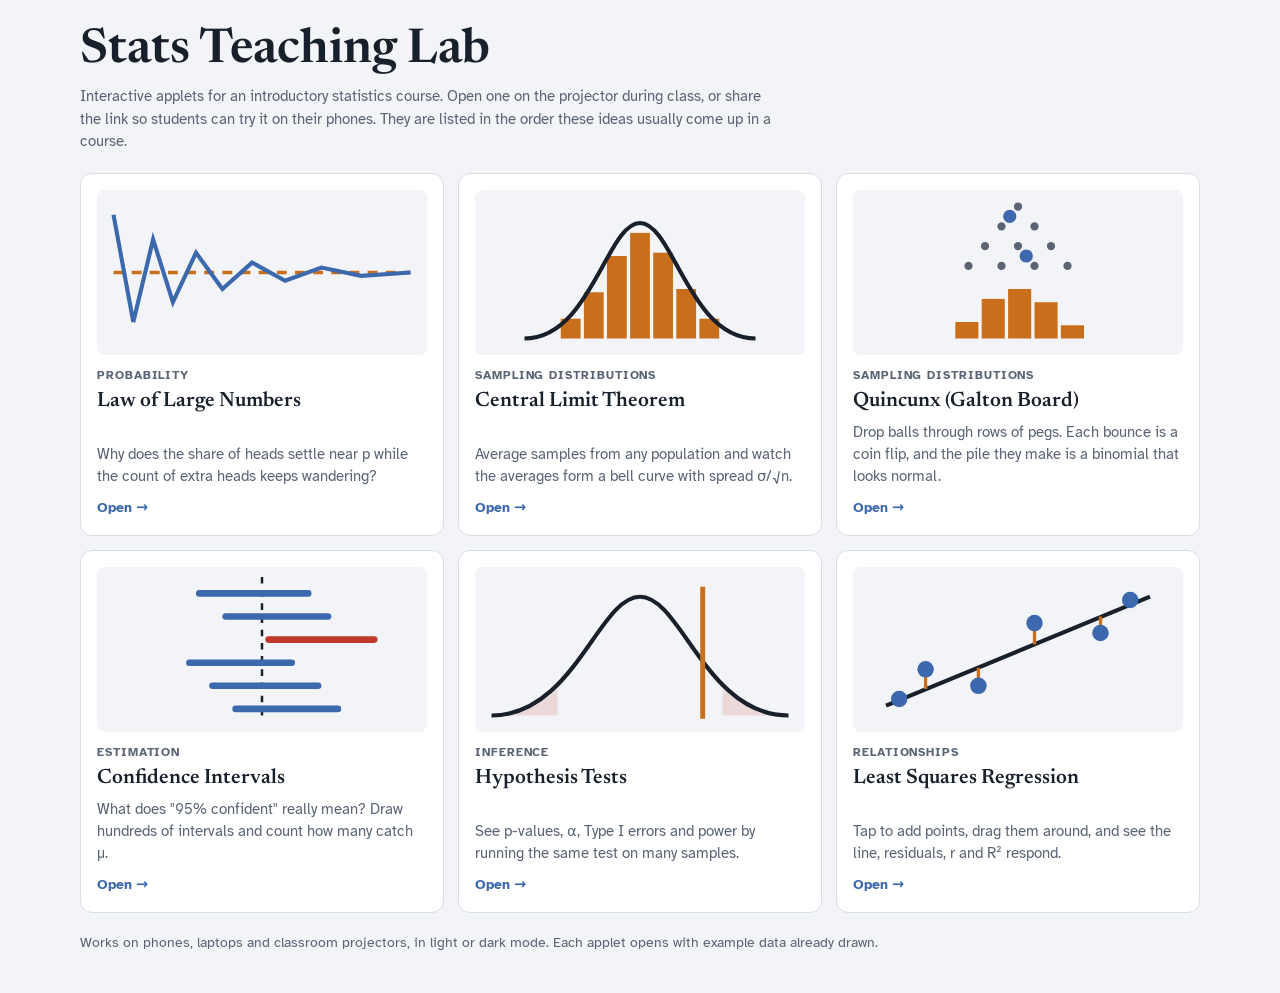
==== commit aad1c1a1: "Add Quincunx (Galton board) applet to the Stats Teaching Lab Co-Authored-By: Claude Opus 5.5 <norepl" ====
--- a/index.html
+++ b/index.html
@@ -57,6 +57,17 @@
       <p>Average samples from any population and watch the averages form a bell curve with spread σ/√n.</p>
       <span class="go">Open →</span>
     </a>
+    <a class="card" href="quincunx/">
+      <svg viewBox="0 0 200 100" aria-hidden="true">
+        <g style="fill:var(--muted)"><circle cx="100" cy="10" r="2.5"/><circle cx="90" cy="22" r="2.5"/><circle cx="110" cy="22" r="2.5"/><circle cx="80" cy="34" r="2.5"/><circle cx="100" cy="34" r="2.5"/><circle cx="120" cy="34" r="2.5"/><circle cx="70" cy="46" r="2.5"/><circle cx="90" cy="46" r="2.5"/><circle cx="110" cy="46" r="2.5"/><circle cx="130" cy="46" r="2.5"/></g>
+        <g class="popF"><circle cx="95" cy="16" r="4"/><circle cx="105" cy="40" r="4"/></g>
+        <g class="meanF"><rect x="62" y="80" width="14" height="10"/><rect x="78" y="66" width="14" height="24"/><rect x="94" y="60" width="14" height="30"/><rect x="110" y="68" width="14" height="22"/><rect x="126" y="82" width="14" height="8"/></g>
+      </svg>
+      <div class="topic">Sampling distributions</div>
+      <h2>Quincunx (Galton Board)</h2>
+      <p>Drop balls through rows of pegs. Each bounce is a coin flip, and the pile they make is a binomial that looks normal.</p>
+      <span class="go">Open →</span>
+    </a>
     <a class="card" href="ci/">
       <svg viewBox="0 0 200 100" aria-hidden="true">
         <line x1="100" y1="6" x2="100" y2="94" class="ink" stroke-width="1.5" stroke-dasharray="4 4"/>
